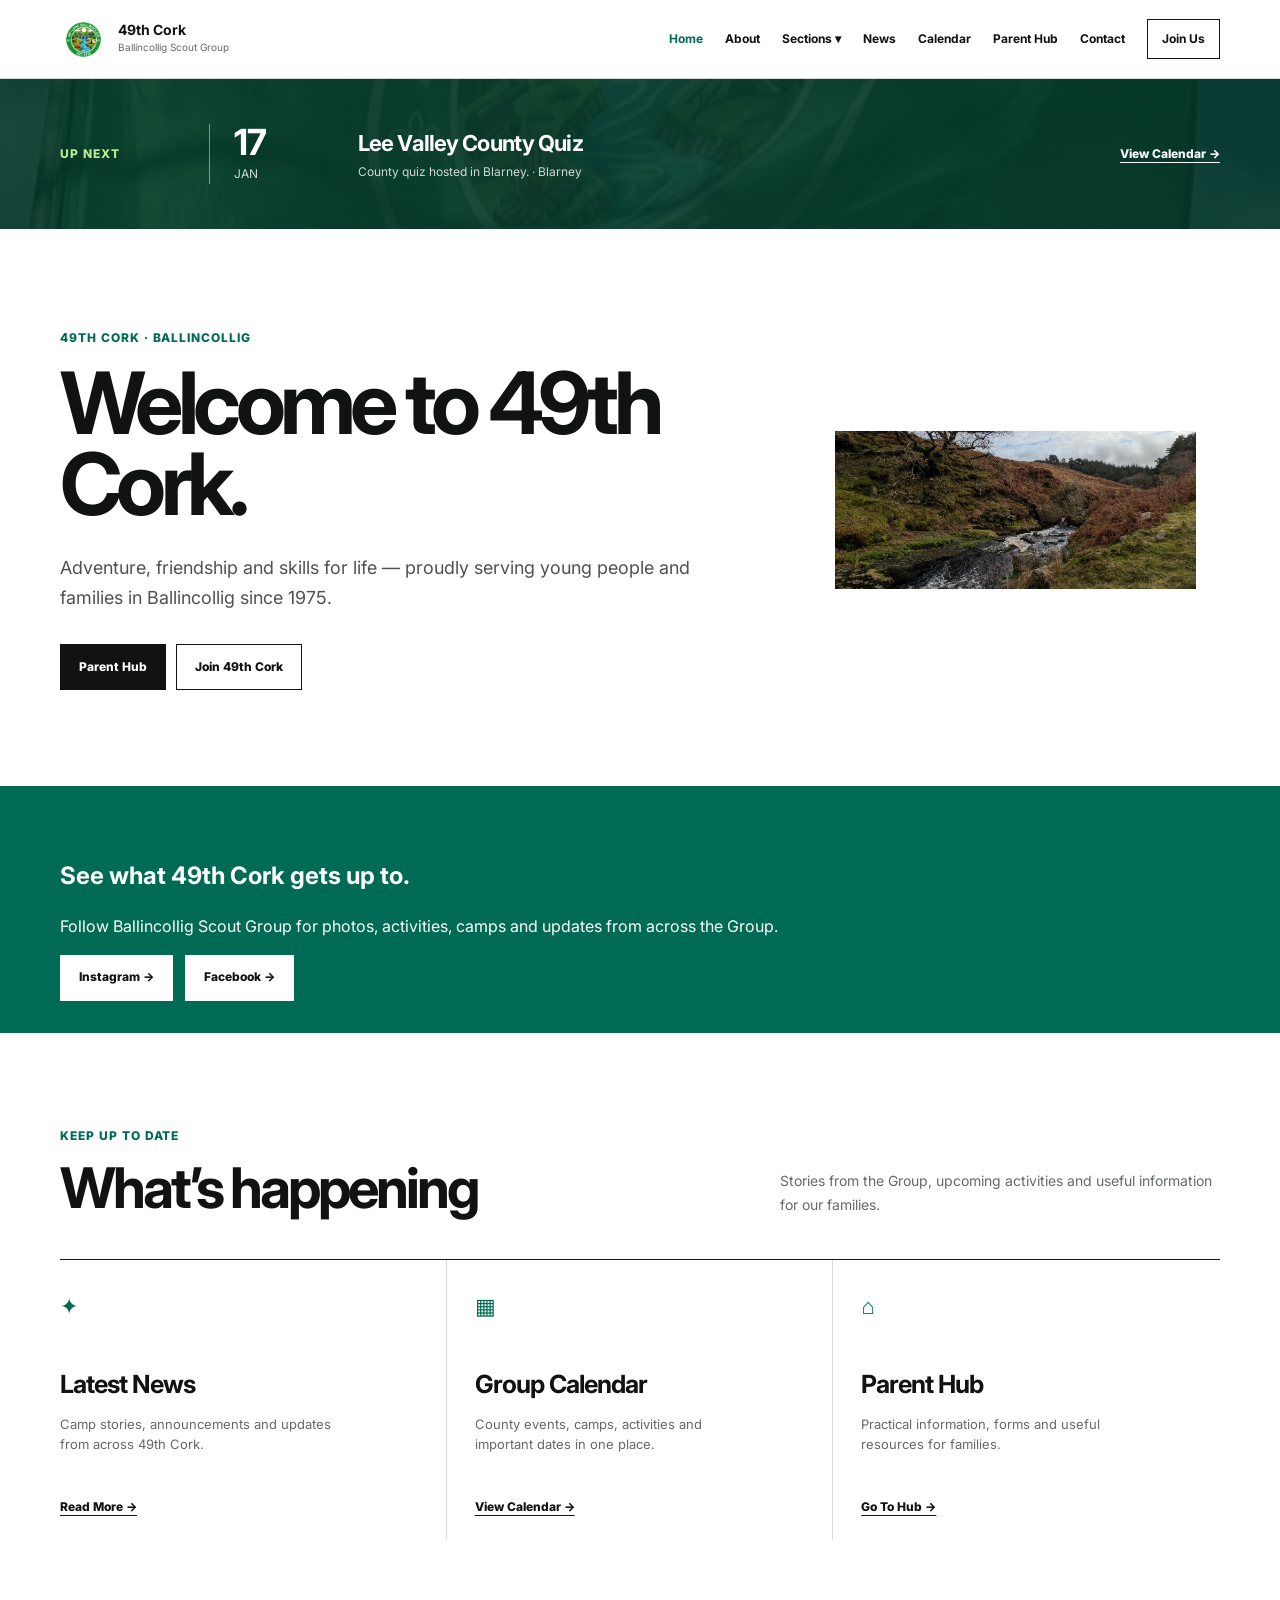
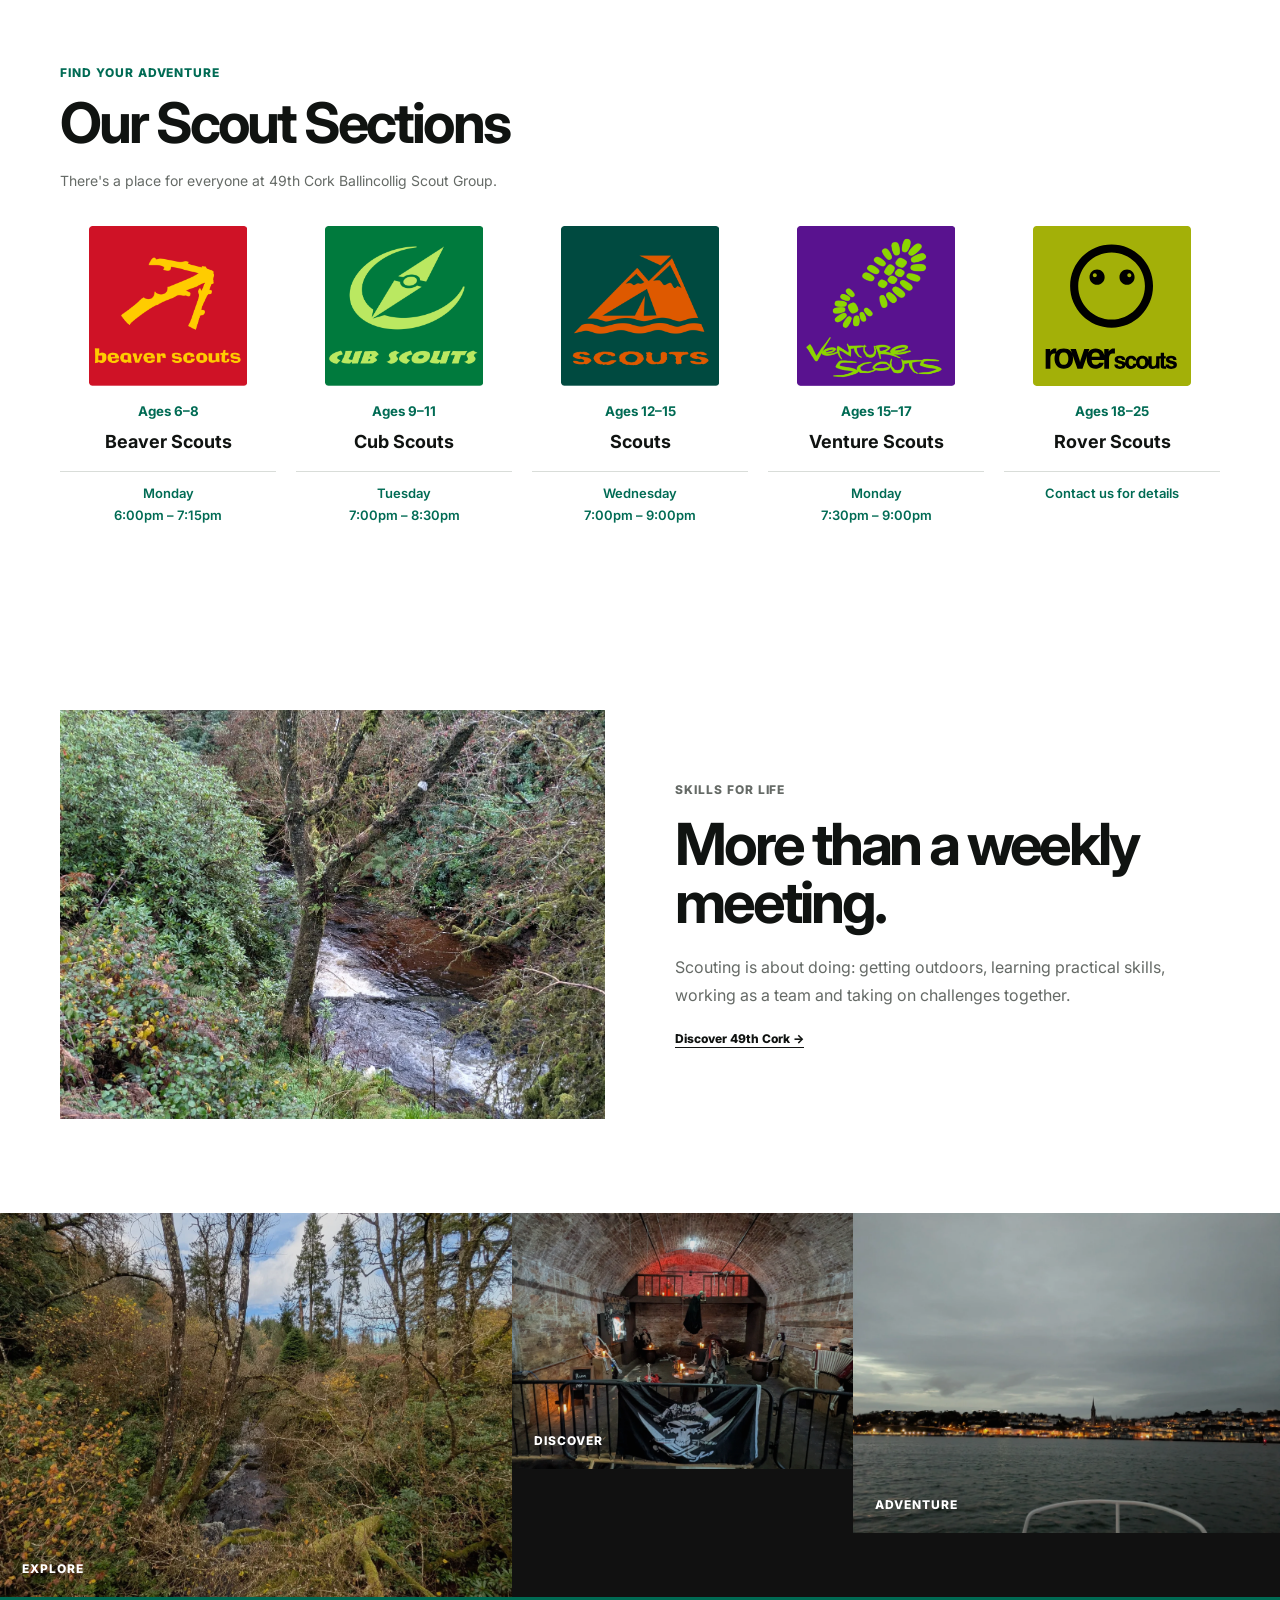
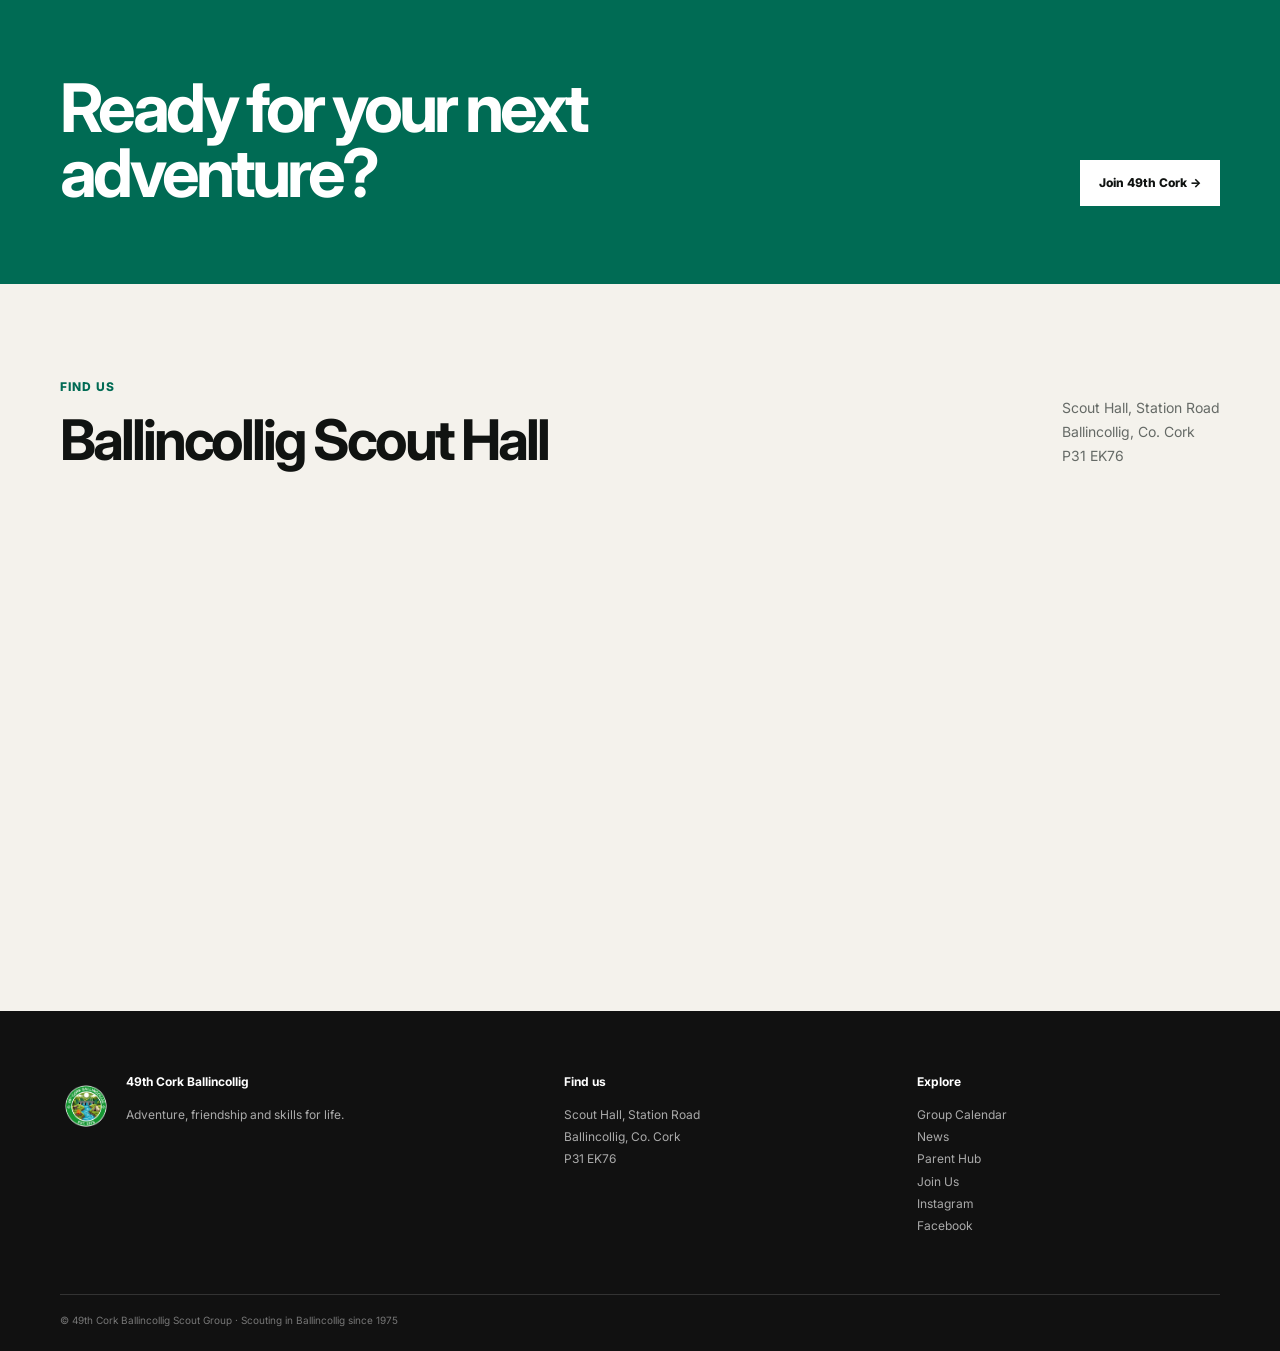
==== index.html @ 91bf8d23 "add meeting time/date, update css" ====
<!doctype html><html lang="en">
    <head><meta charset="utf-8"><meta name="viewport" content="width=device-width,initial-scale=1"><title>Home | 49th Cork Ballincollig Scout Group</title><meta name="description" content="49th Cork Ballincollig Scout Group"><link rel="stylesheet" href="assets/css/style.css?v=9">
    <link rel="icon" type="image/png" href="assets/images/logo.png">
<link rel="apple-touch-icon" href="assets/images/logo.png"></head>
    
    <body><header class="site-header"><div class="container nav-wrap"><a class="brand" href="index.html"><img src="assets/images/logo.png" alt="49th Cork logo"><span><strong>49th Cork</strong><small>Ballincollig Scout Group</small></span></a><button class="menu-toggle" aria-label="Open menu">☰</button><nav class="nav"><a class="active" href="index.html">Home</a><a class="" href="about.html">About</a><div class="nav-sections"><button class="sections-toggle" type="button" aria-expanded="false">Sections <span aria-hidden="true">▾</span></button>
        <div class="sections-menu"><a href="beavers.html">Beavers</a>
            <a href="cubs.html">Cubs</a>
            <a href="scouts.html">Scouts</a>
            <a href="ventures.html">Ventures</a>
            <a href="rovers.html">Rovers</a>
        </div>
    </div>
    <a class="" href="events.html">News</a><a class="" href="calendar.html">Calendar</a><a class="" href="parents.html">Parent Hub</a><a class="" href="contact.html">Contact</a><a class="nav-join" href="join.html">Join Us</a></nav></div></header>
        
        <!-- =====================================================
     UP NEXT
     Automatically populated from events.js
     ===================================================== -->

<section class="up-next">
    <div class="container up-grid" id="upNext">
        <!-- Next event automatically inserted here -->
    </div>
</section>
        
        <main><section class="hero"><div class="container hero-grid"><div><p class="kicker">49th Cork · Ballincollig</p><h1>Welcome to 49th Cork.</h1><p class="lead">Adventure, friendship and skills for life — proudly serving young people and families in Ballincollig since 1975.</p><div class="actions"><a class="button" href="parents.html">Parent Hub</a><a class="button secondary" href="join.html">Join 49th Cork</a></div></div><div class="hero-photo"><img src="assets/images/web/hero-glengarra.webp" alt="Woodland river on a 49th Cork outdoor adventure"></div></div></section>
    <section class="social-strip">
    <div class="container">
        <p class="kicker">Follow our adventures</p>
        <h2>See what 49th Cork gets up to.</h2>
        <p>
            Follow Ballincollig Scout Group for photos, activities,
            camps and updates from across the Group.
        </p>

        <div class="social-actions">
            <a class="button"
               href="https://www.instagram.com/49th.ballincollig.scout.group/"
               target="_blank"
               rel="noopener noreferrer">
                Instagram →
            </a>

            <a class="button button-outline"
               href="https://www.facebook.com/ballincollig.scout"
               target="_blank"
               rel="noopener noreferrer">
                Facebook →
            </a>
        </div>
    </div>
</section>
    
    <section class="section"><div class="container"><div class="section-head"><div><p class="kicker">Keep up to date</p><h2>What’s happening</h2></div><p>Stories from the Group, upcoming activities and useful information for our families.</p></div><div class="feature-grid"><a class="feature-card" href="events.html"><div><div class="icon">✦</div><h3>Latest News</h3><p>Camp stories, announcements and updates from across 49th Cork.</p></div><div class="go">Read More →</div></a><a class="feature-card" href="calendar.html"><div><div class="icon">▦</div><h3>Group Calendar</h3><p>County events, camps, activities and important dates in one place.</p></div><div class="go">View Calendar →</div></a><a class="feature-card" href="parents.html"><div><div class="icon">⌂</div><h3>Parent Hub</h3><p>Practical information, forms and useful resources for families.</p></div><div class="go">Go To Hub →</div></a></div></div></section>
    
    <!-- SCOUT SECTIONS -->
    <section class="scout-sections">

        <div class="container">
            <div class="scout-sections-heading">
                <p class="kicker">Find your adventure</p>
                <h2>Our Scout Sections</h2>
                <p>There's a place for everyone at 49th Cork Ballincollig Scout Group.</p>
            </div>
        </div>

        <div class="section-cards">

            <!-- Beavers -->
            <a class="section-card" href="beavers.html">
                <img src="assets/images/sections/beavers.png" alt="Beaver Scouts">
                <small>Ages 6–8</small>
                <h3>Beaver Scouts</h3>
                <p class="meeting-time">
                    Monday<br>
                    6:00pm – 7:15pm
                </p>
            </a>

            <!-- Cubs -->
            <a class="section-card" href="cubs.html">
                <img src="assets/images/sections/cubs.png" alt="Cub Scouts">
                <small>Ages 9–11</small>
                <h3>Cub Scouts</h3>
                <p class="meeting-time">
                    Tuesday<br>
                    7:00pm – 8:30pm
                </p>
            </a>

            <!-- Scouts -->
            <a class="section-card" href="scouts.html">
                <img src="assets/images/sections/scouts.png" alt="Scouts">
                <small>Ages 12–15</small>
                <h3>Scouts</h3>
                <p class="meeting-time">
                    Wednesday<br>
                    7:00pm – 9:00pm
                </p>
            </a>

            <!-- Ventures -->
            <a class="section-card" href="ventures.html">
                <img src="assets/images/sections/ventures.png" alt="Venture Scouts">
                <small>Ages 15–17</small>
                <h3>Venture Scouts</h3>
                <p class="meeting-time">
                    Monday<br>
                    7:30pm – 9:00pm
                </p>
            </a>

            <!-- Rovers -->
            <a class="section-card" href="rovers.html">
                <img src="assets/images/sections/rover-scouts.svg" alt="Rover Scouts">
                <small>Ages 18–25</small>
                <h3>Rover Scouts</h3>
                <p class="meeting-time">
                    Contact us for details
                </p>
            </a>

        </div>
    </section>

                    <section class="section">
                        <div class="container split">
                            <div class="split-media"><img src="assets/images/web/river-woods.webp" alt="River through woodland on an outdoor adventure">
                            </div>
                            <div class="split-copy"><p class="kicker">Skills for life</p><h2>More than a weekly meeting.</h2><p>Scouting is about doing: getting outdoors, learning practical skills, working as a team and taking on challenges together.</p><a class="arrow-link" href="about.html">Discover 49th Cork →</a></div></div></section><section class="photo-band"><div class="photo-band-grid"><figure><img src="assets/images/web/woodland-stream.webp" alt="Woodland stream"><figcaption>Explore</figcaption></figure>
                                <figure><img src="assets/images/web/spike-pirates.webp" alt="Pirate exhibition on Spike Island"><figcaption>Discover</figcaption></figure><figure><img src="assets/images/web/cobh-harbour.webp" alt="Cobh harbour at dusk"><figcaption>Adventure</figcaption></figure></div></section>
                            <section class="cta"><div class="container cta-inner"><h2>Ready for your next adventure?</h2><a class="button" href="join.html">Join 49th Cork →</a></div></section></main>
    
<section class="section soft">
    <div class="container">

        <div class="section-head">
            <div>
                <p class="kicker">Find us</p>
                <h2>Ballincollig Scout Hall</h2>
            </div>

            <p>
                Scout Hall, Station Road<br>
                Ballincollig, Co. Cork<br>
                P31 EK76
            </p>
        </div>

        <div class="map-container">
            <iframe
                src="https://www.google.com/maps?q=Scout+Hall+Station+Road+Ballincollig+Cork+P31+EK76&output=embed"
                width="100%"
                height="400"
                style="border:0;"
                allowfullscreen=""
                loading="lazy"
                referrerpolicy="no-referrer-when-downgrade"
                title="49th Cork Ballincollig Scout Hall">
            </iframe>
        </div>

    </div>
</section>

    <footer class="footer"><div class="container footer-grid"><div><div class="footer-brand"><img src="assets/images/logo.png" alt="49th Cork logo"><div><h4>49th Cork Ballincollig</h4><p>Adventure, friendship and skills for life.</p></div></div></div><div><h4>Find us</h4><p>Scout Hall, Station Road<br>Ballincollig, Co. Cork<br>P31 EK76</p></div><div><h4>Explore</h4><p><a href="calendar.html">Group Calendar</a><br><a href="events.html">News</a><br><a href="parents.html">Parent Hub</a><br><a href="join.html">Join Us</a><br><a href="https://www.instagram.com/49th.ballincollig.scout.group/"
   target="_blank" rel="noopener noreferrer">Instagram</a><br>

<a href="https://www.facebook.com/ballincollig.scout"
   target="_blank" rel="noopener noreferrer">Facebook</a></p></div></div><div class="container footer-bottom">© 49th Cork Ballincollig Scout Group · Scouting in Ballincollig since 1975</div></footer>
   
   <script src="assets/js/events.js"></script>
<script src="assets/js/site.js"></script></body>

</html>
---- assets/css/style.css ----
@import url('https://fonts.googleapis.com/css2?family=Inter:wght@400;500;600;700;800&display=swap');

/* =========================================================
   49th CORK BALLINCOLLIG SCOUT GROUP
   Main stylesheet
   ========================================================= */

:root {
    --ink: #101311;
    --muted: #656a66;
    --green: #006b54;
    --green2: #005642;
    --cream: #f4f2ec;
    --paper: #fff;
    --line: #d9ddd9;
    --yellow: #f3dc62;
    --max: 1160px;
}


/* =========================================================
   BASE
   ========================================================= */

* {
    box-sizing: border-box;
}

html {
    scroll-behavior: smooth;
}

body {
    margin: 0;
    background: #fff;
    color: var(--ink);
    font-family: Inter, Arial, sans-serif;
    line-height: 1.55;
}

a {
    color: inherit;
    text-decoration: none;
}

img {
    display: block;
    max-width: 100%;
}

.container {
    width: min(var(--max), calc(100% - 48px));
    margin: auto;
}

.eyebrow,
.kicker {
    margin: 0 0 15px;
    color: var(--green);
    font-size: 12px;
    font-weight: 800;
    letter-spacing: .08em;
    text-transform: uppercase;
}


/* =========================================================
   HEADER / NAVIGATION
   ========================================================= */

.site-header {
    position: sticky;
    top: 0;
    z-index: 50;
    background: rgba(255, 255, 255, .97);
    border-bottom: 1px solid var(--line);
}

.nav-wrap {
    min-height: 78px;
    display: flex;
    align-items: center;
    justify-content: space-between;
    gap: 24px;
}

.brand {
    display: flex;
    align-items: center;
    gap: 11px;
}

.brand img {
    width: 47px;
    height: 47px;
    object-fit: contain;
}

.brand strong {
    display: block;
    font-size: 14px;
    line-height: 1.1;
}

.brand small {
    display: block;
    margin-top: 3px;
    color: var(--muted);
    font-size: 10px;
}

.nav {
    display: flex;
    align-items: center;
    gap: 22px;
    font-size: 12px;
    font-weight: 700;
}

.nav a:hover,
.nav a.active {
    color: var(--green);
}

.nav-join {
    border: 1px solid var(--ink);
    padding: 10px 14px;
}

.nav-join:hover {
    background: var(--ink);
    color: #fff !important;
}

.menu-toggle {
    display: none;
    border: 0;
    background: none;
    font-size: 25px;
}


/* =========================================================
   SECTIONS DROPDOWN
   ========================================================= */

.nav-sections {
    position: relative;
    display: flex;
    align-items: center;
}

.sections-toggle {
    border: 0;
    background: transparent;
    padding: 10px 0;
    color: var(--ink);
    font: inherit;
    font-size: 12px;
    font-weight: 700;
    cursor: pointer;
    white-space: nowrap;
}

.sections-toggle:hover,
.nav-sections.open .sections-toggle {
    color: var(--green);
}

.sections-menu {
    display: none;
    position: absolute;
    top: 100%;
    left: -18px;
    z-index: 100;

    min-width: 170px;
    padding: 10px 0;

    background: #fff;
    border: 1px solid var(--line);
    box-shadow: 0 12px 30px rgba(0, 0, 0, .08);
}

.nav-sections:hover .sections-menu,
.nav-sections:focus-within .sections-menu,
.nav-sections.open .sections-menu {
    display: block;
}

.sections-menu a {
    display: block;
    padding: 9px 18px;
    white-space: nowrap;
}

.sections-menu a:hover {
    background: var(--cream);
}


/* =========================================================
   BUTTONS
   ========================================================= */

.actions {
    display: flex;
    flex-wrap: wrap;
    gap: 10px;
}

.button {
    display: inline-flex;
    align-items: center;
    justify-content: center;

    min-height: 46px;
    padding: 0 18px;

    border: 1px solid var(--ink);
    background: var(--ink);
    color: #fff;

    font-size: 12px;
    font-weight: 800;

    transition: background .2s, color .2s, border-color .2s;
}

.button:hover {
    background: var(--green);
    border-color: var(--green);
}

.button.secondary {
    background: #fff;
    color: var(--ink);
}

.button.secondary:hover {
    background: var(--cream);
    border-color: var(--ink);
}

.arrow-link {
    font-size: 12px;
    font-weight: 800;
    text-decoration: underline;
    text-underline-offset: 4px;
}


/* =========================================================
   HOMEPAGE FLAG HERO
   ========================================================= */

.home-hero {
    position: relative;

    min-height: 560px;
    padding: 90px 20px;

    display: flex;
    align-items: center;
    justify-content: center;

    text-align: center;
    color: #fff;

    background-image:
        linear-gradient(
            rgba(5, 55, 39, .78),
            rgba(5, 55, 39, .78)
        ),
        url("../images/ballincollig-flag.jpg");

    background-size: cover;
    background-position: center center;
    background-repeat: no-repeat;
}

.home-hero .container {
    width: 100%;
    max-width: 1000px;

    display: flex;
    flex-direction: column;
    align-items: center;
}

.home-hero .kicker {
    margin-bottom: 12px;
    color: #b9ec8e;
    text-align: center;
}

.home-hero h1 {
    max-width: 900px;
    margin: 10px auto 22px;

    color: #fff;

    font-size: clamp(4rem, 8vw, 7rem);
    font-weight: 800;
    line-height: .95;
    letter-spacing: -.055em;
    text-align: center;
}

.home-hero .hero-intro {
    max-width: 650px;
    margin: 0 auto;

    color: rgba(255, 255, 255, .92);

    font-size: 1.25rem;
    line-height: 1.6;
    text-align: center;
}

.home-hero .hero-actions {
    display: flex;
    justify-content: center;
    flex-wrap: wrap;
    gap: 14px;

    margin-top: 30px;
}

.home-hero .button {
    background: #fff;
    color: var(--ink);
    border-color: #fff;
}

.home-hero .button:hover {
    background: var(--cream);
    border-color: var(--cream);
}

.home-hero .button.secondary {
    background: transparent;
    color: #fff;
    border-color: rgba(255, 255, 255, .85);
}

.home-hero .button.secondary:hover {
    background: #fff;
    color: var(--ink);
    border-color: #fff;
}


/* =========================================================
   INTERNAL PAGE FLAG HERO
   ========================================================= */

.page-hero {
    position: relative;

    min-height: 300px;
    padding: 65px 20px;

    display: flex;
    align-items: center;
    justify-content: center;

    text-align: center;
    color: #fff;

    background-image:
        linear-gradient(
            rgba(5, 55, 39, .78),
            rgba(5, 55, 39, .78)
        ),
        url("../images/ballincollig-flag.jpg");

    background-size: cover;
    background-position: center center;
    background-repeat: no-repeat;
}

.page-hero .container {
    width: 100%;

    display: flex;
    flex-direction: column;
    align-items: center;
}

.page-hero .kicker {
    color: #b9ec8e;
    text-align: center;
}

.page-hero h1 {
    max-width: 820px;
    margin: 0 auto;

    color: #fff;

    font-size: clamp(52px, 7.2vw, 86px);
    line-height: .95;
    letter-spacing: -.065em;
    text-align: center;
}

.page-hero p,
.page-hero p:last-child {
    max-width: 690px;
    margin: 20px auto 0;

    color: rgba(255, 255, 255, .92);

    font-size: 17px;
    line-height: 1.6;
    text-align: center;
}


/* =========================================================
   UP NEXT - FLAG BANNER
   ========================================================= */

.up-next {
    position: relative;

    background-image:
        linear-gradient(
            rgba(5, 55, 39, .90),
            rgba(5, 55, 39, .90)
        ),
        url("../images/ballincollig-flag.jpg");

    background-size: cover;
    background-position: center 48%;
    background-repeat: no-repeat;

    color: #fff;

    border-bottom: 0;
}

.up-grid {
    min-height: 150px;

    display: grid;
    grid-template-columns: 125px 125px 1fr auto;
    align-items: center;
    gap: 24px;
}

.up-label {
    align-self: center;
    padding-top: 0;

    color: #b9ec8e;

    font-size: 12px;
    font-weight: 800;
    letter-spacing: .08em;
    text-transform: uppercase;
}

.date-box {
    min-width: 125px;
    padding-left: 24px;
    padding-right: 15px;

    border-left: 1px solid rgba(255,255,255,.45);
}

.date-box b {
    display: block;

    color: #fff;

    font-size: 36px;
    line-height: 1;
    letter-spacing: -.04em;
    white-space: nowrap;
}

.date-box span {
    display: block;
    margin-top: 5px;

    color: rgba(255,255,255,.8);

    font-size: 12px;
    white-space: nowrap;
}

.up-copy h2 {
    margin: 0 0 3px;

    color: #fff;

    font-size: 22px;
    letter-spacing: -.04em;
}

.up-copy p {
    margin: 0;

    color: rgba(255,255,255,.8);

    font-size: 12px;
}

.up-next .arrow-link {
    color: #fff;
}


/* =========================================================
   LEGACY / STANDARD HERO
   ========================================================= */

.hero {
    padding: 100px 0 96px;
}

.hero-grid {
    display: grid;
    grid-template-columns: 1.25fr .75fr;
    gap: 70px;
    align-items: center;
}

.hero h1 {
    margin: 0;
    max-width: 820px;

    font-size: clamp(52px, 7.2vw, 86px);
    line-height: .95;
    letter-spacing: -.065em;
}

.hero .lead {
    max-width: 680px;
    margin: 27px 0 32px;

    color: #4e534f;

    font-size: 18px;
    line-height: 1.65;
}

.hero-mark {
    display: flex;
    justify-content: center;
}

.hero-mark img {
    width: min(310px, 80%);
}


/* =========================================================
   SOCIAL STRIP
   ========================================================= */

.social-strip {
    padding: 32px 0;
    background: var(--green);
    color: #fff;
}

.social-inner {
    display: flex;
    justify-content: space-between;
    align-items: center;
    gap: 30px;
}

.social-inner h3 {
    margin: 0;
    font-size: 17px;
}

.social-inner p {
    margin: 4px 0 0;
    color: #d7ebe5;
    font-size: 12px;
}

.social-actions {
    display: flex;
    flex-wrap: wrap;
    gap: 12px;
}

.social-strip .button {
    background: #fff;
    color: var(--ink);
    border-color: #fff;
}

.social-strip .button:hover {
    background: var(--cream);
}

.social-strip .button.secondary {
    background: transparent;
    color: #fff;
    border-color: #fff;
}

.social-strip .button.secondary:hover {
    background: #fff;
    color: var(--ink);
}


/* =========================================================
   STANDARD SECTIONS
   ========================================================= */

.section {
    padding: 94px 0;
}

.soft {
    background: var(--cream);
}

.section-head {
    display: flex;
    justify-content: space-between;
    align-items: end;
    gap: 40px;

    margin-bottom: 43px;
}

.section-head h2,
.content h2 {
    margin: 0;

    font-size: clamp(36px, 5vw, 56px);
    line-height: 1;
    letter-spacing: -.055em;
}

.section-head > p {
    max-width: 440px;
    margin: 0;

    color: var(--muted);

    font-size: 14px;
    line-height: 1.7;
}


/* =========================================================
   FEATURE CARDS
   ========================================================= */

.feature-grid {
    display: grid;
    grid-template-columns: repeat(3, 1fr);

    border-top: 1px solid var(--ink);
}

.feature-card {
    min-height: 280px;
    padding: 29px 28px 24px 0;

    border-right: 1px solid var(--line);

    display: flex;
    flex-direction: column;
    justify-content: space-between;
}

.feature-card + .feature-card {
    padding-left: 28px;
}

.feature-card:last-child {
    border-right: 0;
}

.feature-card .icon {
    color: var(--green);
    font-size: 22px;
}

.feature-card h3 {
    margin: 42px 0 10px;

    font-size: 25px;
    letter-spacing: -.04em;
}

.feature-card p {
    max-width: 280px;
    margin: 0;

    color: var(--muted);
    font-size: 13px;
}

.go {
    font-size: 12px;
    font-weight: 800;
    text-decoration: underline;
    text-underline-offset: 4px;
}


/* =========================================================
   SECTION CARDS
   ========================================================= */

.section-cards {
    display: grid;
    grid-template-columns: repeat(5, minmax(0, 1fr));
    gap: 20px;
    width: 100%;
    margin: 0;
    padding: 0;
    justify-content: start;
}

.section-card {
    display: flex;
    flex-direction: column;
    width: 100%;
    min-width: 0;
}

.section-card img {
    width: 100%;
    height: auto;
    aspect-ratio: 1 / 1;
    object-fit: contain;
    display: block;
    margin: 0 0 12px;
    transition: transform .3s;
}

.section-card:hover img {
    transform: scale(1.03);
}


/* =========================================================
   SPLIT CONTENT
   ========================================================= */

.split {
    display: grid;
    grid-template-columns: 1fr 1fr;
    gap: 70px;
    align-items: center;
}

.split-media {
    min-height: 0;
    aspect-ratio: 4 / 3;

    overflow: hidden;
    background: #ddd;
}

.split-media img {
    width: 100%;
    height: 100%;

    object-fit: cover;
    object-position: 50% 48%;
}

.split-copy h2 {
    margin: 0 0 22px;

    font-size: clamp(38px, 5vw, 58px);
    line-height: 1;
    letter-spacing: -.055em;
}

.split-copy p {
    color: var(--muted);
    line-height: 1.75;
}


/* =========================================================
   CTA
   ========================================================= */

.cta {
    padding: 78px 0;

    background: var(--green);
    color: #fff;
}

.cta-inner {
    display: flex;
    justify-content: space-between;
    align-items: end;
    gap: 35px;
}

.cta h2 {
    max-width: 720px;
    margin: 0;

    font-size: clamp(40px, 6vw, 67px);
    line-height: .98;
    letter-spacing: -.06em;
}

.cta .button {
    background: #fff;
    color: var(--ink);
    border-color: #fff;
}


/* =========================================================
   CONTENT PAGES
   ========================================================= */

.content {
    padding: 80px 0;
}

.narrow {
    max-width: 820px;
}

.content h2 {
    margin: 50px 0 18px;
    font-size: 38px;
}

.content h2:first-child {
    margin-top: 0;
}

.content p {
    color: #4f544f;
    line-height: 1.75;
}


/* =========================================================
   INFO / EVENT CARDS
   ========================================================= */

.info-grid,
.events-grid {
    display: grid;
    grid-template-columns: repeat(2, 1fr);

    margin: 32px 0;

    border-top: 1px solid var(--ink);
}

.info-card,
.event-card {
    padding: 25px 28px 25px 0;

    border-bottom: 1px solid var(--line);
}

.info-card:nth-child(even),
.event-card:nth-child(even) {
    padding-left: 28px;
    border-left: 1px solid var(--line);
}

.info-card h3,
.event-card h3 {
    margin: 0 0 8px;
    font-size: 19px;
}

.date {
    color: var(--green);
    font-weight: 800;
}


/* =========================================================
   CALENDAR
   ========================================================= */

.calendar-wrap {
    overflow-x: auto;
}

.calendar {
    width: 100%;
    margin: 25px 0 45px;

    border-collapse: collapse;
}

.calendar th {
    padding: 12px 14px;

    border-bottom: 1px solid var(--ink);

    text-align: left;

    font-size: 11px;
    text-transform: uppercase;
    letter-spacing: .06em;
}

.calendar td {
    padding: 17px 14px;

    border-bottom: 1px solid var(--line);

    font-size: 13px;
    vertical-align: top;
}

.calendar .month td {
    padding: 30px 14px 10px;

    background: var(--cream);

    font-size: 18px;
    font-weight: 800;
}

.tag {
    display: inline-block;

    padding: 4px 8px;

    background: #e3eee9;
    color: var(--green2);

    font-size: 10px;
    font-weight: 800;
}

.filters {
    display: flex;
    flex-wrap: wrap;
    gap: 8px;

    margin: 25px 0;
}

.filter {
    padding: 8px 11px;

    border: 1px solid var(--line);
    background: #fff;

    font: inherit;
    font-size: 11px;
    font-weight: 800;

    cursor: pointer;
}

.filter.active {
    background: var(--ink);
    color: #fff;
    border-color: var(--ink);
}


/* =========================================================
   CONTACT FORM
   ========================================================= */

.contact-form {
    margin-top: 28px;
}

.form-row {
    display: grid;
    grid-template-columns: 1fr 1fr;
    gap: 16px;
}

.field {
    margin-bottom: 16px;
}

.field label {
    display: block;

    margin-bottom: 6px;

    font-size: 12px;
    font-weight: 800;
}

.field input,
.field select,
.field textarea {
    width: 100%;

    padding: 13px 14px;

    border: 1px solid #c8cbc7;
    background: #fff;

    font: inherit;
}

.field input:focus,
.field select:focus,
.field textarea:focus {
    outline: 2px solid rgba(0, 107, 84, .2);
    border-color: var(--green);
}

.field textarea {
    min-height: 170px;
    resize: vertical;
}

.privacy-note {
    color: var(--muted) !important;
    font-size: 12px !important;
}


/* =========================================================
   PHOTOGRAPHY
   ========================================================= */

.hero-photo {
    width: min(var(--max), calc(100% - 48px));
    height: auto;
    aspect-ratio: 16 / 7;

    margin: 0 auto;

    overflow: hidden;
    background: var(--cream);
}

.hero-photo img {
    width: 100%;
    height: 100%;

    object-fit: cover;
    object-position: 50% 48%;
}

.photo-band {
    background: #111;
}

.photo-band-grid {
    display: grid;
    grid-template-columns: 1.2fr .8fr 1fr;

    min-height: 0;
}

.photo-band figure {
    position: relative;

    margin: 0;

    overflow: hidden;
    aspect-ratio: 4 / 3;
}

.photo-band img {
    width: 100%;
    height: 100%;

    object-fit: cover;
    object-position: 50% 50%;

    opacity: .88;

    transition: transform .4s;
}

.photo-band figure:hover img {
    transform: scale(1.025);
}

.photo-band figcaption {
    position: absolute;

    left: 22px;
    bottom: 18px;

    color: #fff;

    font-size: 12px;
    font-weight: 800;
    text-transform: uppercase;
    letter-spacing: .08em;
}

.page-photo {
    height: auto;
    max-height: 520px;
    aspect-ratio: 16 / 7;

    margin-bottom: 70px;

    overflow: hidden;
}

.page-photo img {
    width: 100%;
    height: 100%;

    object-fit: cover;
    object-position: 50% 50%;
}

.news-photo-grid {
    display: grid;
    grid-template-columns: repeat(3, 1fr);
    gap: 14px;

    margin-bottom: 75px;
}

.news-photo-card {
    background: var(--cream);
}

.news-photo-card img {
    width: 100%;
    height: auto;
    aspect-ratio: 4 / 3;

    object-fit: cover;
    object-position: 50% 50%;
}

.news-photo-card div {
    padding: 24px;
}

.news-photo-card h3 {
    margin: 0 0 10px;

    font-size: 24px;
    letter-spacing: -.04em;
}

.news-photo-card p:last-child {
    margin-bottom: 0;
    font-size: 13px;
}


/* =========================================================
   FOOTER
   ========================================================= */

.footer {
    padding: 62px 0 22px;

    background: #111;
    color: #fff;
}

.footer-grid {
    display: grid;
    grid-template-columns: 1.5fr 1fr 1fr;
    gap: 50px;
}

.footer h4 {
    margin: 0 0 12px;
    font-size: 12px;
}

.footer p,
.footer a {
    color: #aaa;

    font-size: 12px;
    line-height: 1.85;
}

.footer a:hover {
    color: #fff;
}

.footer-brand {
    display: flex;
    align-items: center;
    gap: 14px;
}

.footer-brand img {
    width: 52px;
}

.footer-bottom {
    margin-top: 45px;
    padding-top: 18px;

    border-top: 1px solid #333;

    color: #777;
    font-size: 10px;
}


/* =========================================================
   TABLET
   ========================================================= */

@media (max-width: 920px) {

    .nav {
        display: none;

        position: absolute;
        top: 78px;
        left: 0;
        right: 0;

        padding: 22px 24px;

        background: #fff;
        border-bottom: 1px solid var(--line);

        flex-direction: column;
        align-items: flex-start;
    }

    .nav.open {
        display: flex;
    }

    .menu-toggle {
        display: block;
    }

    /* Sections dropdown */

    .nav-sections {
        width: 100%;
        display: block;
    }

    .sections-toggle {
        width: 100%;
        padding: 0;
        text-align: left;
    }

    .sections-menu {
        position: static;

        display: none;

        min-width: 0;
        margin: 9px 0 0;
        padding: 4px 0 2px 14px;

        border: 0;
        border-left: 2px solid var(--line);

        box-shadow: none;
    }

    .nav-sections:hover .sections-menu {
        display: none;
    }

    .nav-sections.open .sections-menu,
    .nav-sections:focus-within .sections-menu {
        display: block;
    }

    .sections-menu a {
        padding: 7px 10px;
    }

    /* Layout */

    .hero-grid {
        grid-template-columns: 1fr;
    }

    .hero-mark {
        display: none;
    }

    .section-cards {
        grid-template-columns: repeat(2, 200px);
        justify-content: center;
        gap: 25px;
    }

    .feature-grid {
        grid-template-columns: 1fr;
    }

    .feature-card,
    .feature-card + .feature-card {
        min-height: 0;
        padding: 26px 0;

        border-right: 0;
        border-bottom: 1px solid var(--line);
    }

    .feature-card h3 {
        margin-top: 18px;
    }

    .split {
        grid-template-columns: 1fr;
        gap: 35px;
    }

    .footer-grid {
        grid-template-columns: 1fr 1fr;
    }

    /* Up next */

    .up-grid {
        grid-template-columns: 110px 120px 1fr;
    }

    .up-grid > .arrow-link {
        display: none;
    }

    /* Photography */

    .hero-photo {
        width: calc(100% - 48px);
        aspect-ratio: 16 / 9;
    }

    .page-photo {
        aspect-ratio: 16 / 9;
    }

    .photo-band-grid {
        grid-template-columns: 1fr 1fr;
    }

    .photo-band figure:last-child {
        display: none;
    }

    .news-photo-grid {
        grid-template-columns: 1fr 1fr;
    }
}


/* =========================================================
   MOBILE
   ========================================================= */

@media (max-width: 600px) {

    .container {
        width: calc(100% - 30px);
    }

    .brand small {
        display: none;
    }

    /* Homepage hero */

    .home-hero {
        min-height: 470px;
        padding: 65px 15px;

        background-position: 58% center;
    }

    .home-hero h1 {
        font-size: clamp(3.2rem, 15vw, 5rem);
    }

    .home-hero .hero-intro {
        font-size: 1.05rem;
    }

    .home-hero .hero-actions {
        width: 100%;
    }

    /* Internal hero */

    .page-hero {
        min-height: 240px;
        padding: 50px 15px;

        background-position: 58% center;
    }

    .page-hero h1 {
        font-size: 50px;
    }

    /* Up next */

    .up-grid {
        min-height: 0;
        padding: 20px 0;

        grid-template-columns: 65px 1fr;
    }

    .up-label {
        padding: 0;
    }

    .date-box {
        padding-left: 14px;
    }

    .up-copy {
        grid-column: 1 / -1;
    }

    /* Standard hero */

    .hero {
        padding: 68px 0;
    }

    .hero h1 {
        font-size: 51px;
    }

    /* Sections */

    .section {
        padding: 68px 0;
    }

    .section-head,
    .social-inner,
    .cta-inner {
        align-items: flex-start;
        flex-direction: column;
    }

    .section-cards {
        grid-template-columns: repeat(2, minmax(0, 1fr));
        justify-content: center;
        gap: 15px;
    }

    .section-card {
        width: 100%;
    }

    .info-grid,
    .events-grid,
    .footer-grid,
    .form-row {
        grid-template-columns: 1fr;
    }


    .info-card:nth-child(even),
    .event-card:nth-child(even) {
        padding-left: 0;
        border-left: 0;
    }

    /* Calendar */

    .calendar {
        min-width: 700px;
    }

    /* Photography */

    .hero-photo {
        width: calc(100% - 30px);
        aspect-ratio: 4 / 3;
    }

    .page-photo {
        aspect-ratio: 4 / 3;
        margin-bottom: 45px;
    }

    .photo-band-grid,
    .news-photo-grid {
        grid-template-columns: 1fr;
    }

    .photo-band figure {
        aspect-ratio: 4 / 3;
    }

    .photo-band figure:nth-child(2) {
        display: none;
    }

    .photo-band img {
        height: 100%;
    }

    .map-container {
        width: 100%;
        overflow: hidden;
        border-radius: 18px;
        box-shadow: 0 8px 30px rgba(0, 0, 0, 0.10);
    }

    .map-container iframe {
        display: block;
        width: 100%;
        min-height: 400px;
    }

    @media (max-width: 700px) {
        .map-container iframe {
            min-height: 300px;
        }
    }
}



/* =========================================
   HOME PAGE - SCOUT SECTION CARDS
   ========================================= */

.section-cards {
    width: min(var(--max), calc(100% - 48px));
    max-width: 1160px;

    margin: 30px auto 60px;
    padding: 30px;

    border: 2px solid #d4dfd4;
    border-radius: 16px;
    background: #ffffff;

    display: grid;
    grid-template-columns: repeat(5, minmax(0, 1fr));
    gap: 20px;

    box-sizing: border-box;
}

/* Individual section cards */
.section-cards .section-card {
    display: flex;
    flex-direction: column;
    align-items: center;
    text-align: center;
    min-width: 0;
}

/* Section images */
.section-cards .section-card img {
    width: 100%;
    max-width: 160px;
    height: 160px;
    object-fit: contain;
    margin-bottom: 12px;
}

/* Section text */
.section-cards .section-card h3 {
    margin: 5px 0;
}

.section-cards .section-card small {
    color: var(--green);
    font-weight: 700;
}

/* Tablet */
@media (max-width: 900px) {
    .section-cards {
        grid-template-columns: repeat(3, minmax(0, 1fr));
        padding: 25px;
        gap: 20px;
    }

    .section-cards .section-card img {
        height: 130px;
    }
}

/* Mobile */
@media (max-width: 600px) {
    .section-cards {
        width: calc(100% - 30px);
        grid-template-columns: repeat(2, minmax(0, 1fr));
        padding: 15px;
        gap: 15px;
        margin: 20px auto 40px;
    }

    .section-cards .section-card img {
        height: 100px;
    }
}


/* =========================================
   SCOUT SECTIONS HEADING
   ========================================= */

.scout-sections {
    padding: 30px 0 40px;
}

.scout-sections-heading {
    margin-bottom: 25px;
}

.scout-sections-heading .kicker {
    margin-bottom: 10px;
}

.scout-sections-heading h2 {
    margin: 0 0 15px;
    font-size: clamp(36px, 5vw, 56px);
    line-height: 1.1;
    letter-spacing: -0.055em;
}

.scout-sections-heading > p:last-child {
    margin: 0;
    color: var(--muted);
    font-size: 14px;
}

.scout-sections .section-cards {
    margin-top: 25px !important;
    margin-bottom: 0 !important;
}

/* Mobile */
@media (max-width: 600px) {
    .scout-sections {
        padding: 20px 0 30px;
    }

    .scout-sections-heading h2 {
        font-size: 36px;
    }
}


/* =========================================
   SCOUT SECTIONS - NO BORDER
   ========================================= */

.scout-sections .section-cards {
    border: none !important;
    border-radius: 0 !important;
    background: transparent !important;

    padding: 10px 0 !important;
    margin: 25px auto 40px !important;

    width: 100% !important;
    max-width: 1160px !important;

    display: grid;
    grid-template-columns: repeat(5, minmax(0, 1fr));
    gap: 20px;
}

/* Individual sections */
.section-cards .section-card {
    display: flex;
    flex-direction: column;
    align-items: center;
    text-align: center;
}

/* Logos */
.section-cards .section-card img {
    width: 100%;
    max-width: 160px;
    height: 160px;
    object-fit: contain;
    margin-bottom: 15px;
}

/* Section names */
.section-cards .section-card h3 {
    margin: 6px 0 10px;
    font-size: 18px;
}

/* Meeting information */
.section-cards .meeting-time {
    margin: 5px 0 0;
    padding-top: 10px;

    border-top: 1px solid #d9ddd9;

    color: #006b54;
    font-size: 13px;
    font-weight: 600;
    line-height: 1.7;

    width: 100%;
    text-align: center;
}

/* Tablet */
@media (max-width: 900px) {
    .scout-sections .section-cards {
        grid-template-columns: repeat(3, minmax(0, 1fr));
    }
}

/* Mobile */
@media (max-width: 600px) {
    .scout-sections .section-cards {
        grid-template-columns: repeat(2, minmax(0, 1fr));
        gap: 25px 15px;
    }

    .section-cards .section-card img {
        height: 100px;
    }

    .section-cards .section-card h3 {
        font-size: 16px;
    }

    .section-cards .meeting-time {
        font-size: 12px;
    }
}
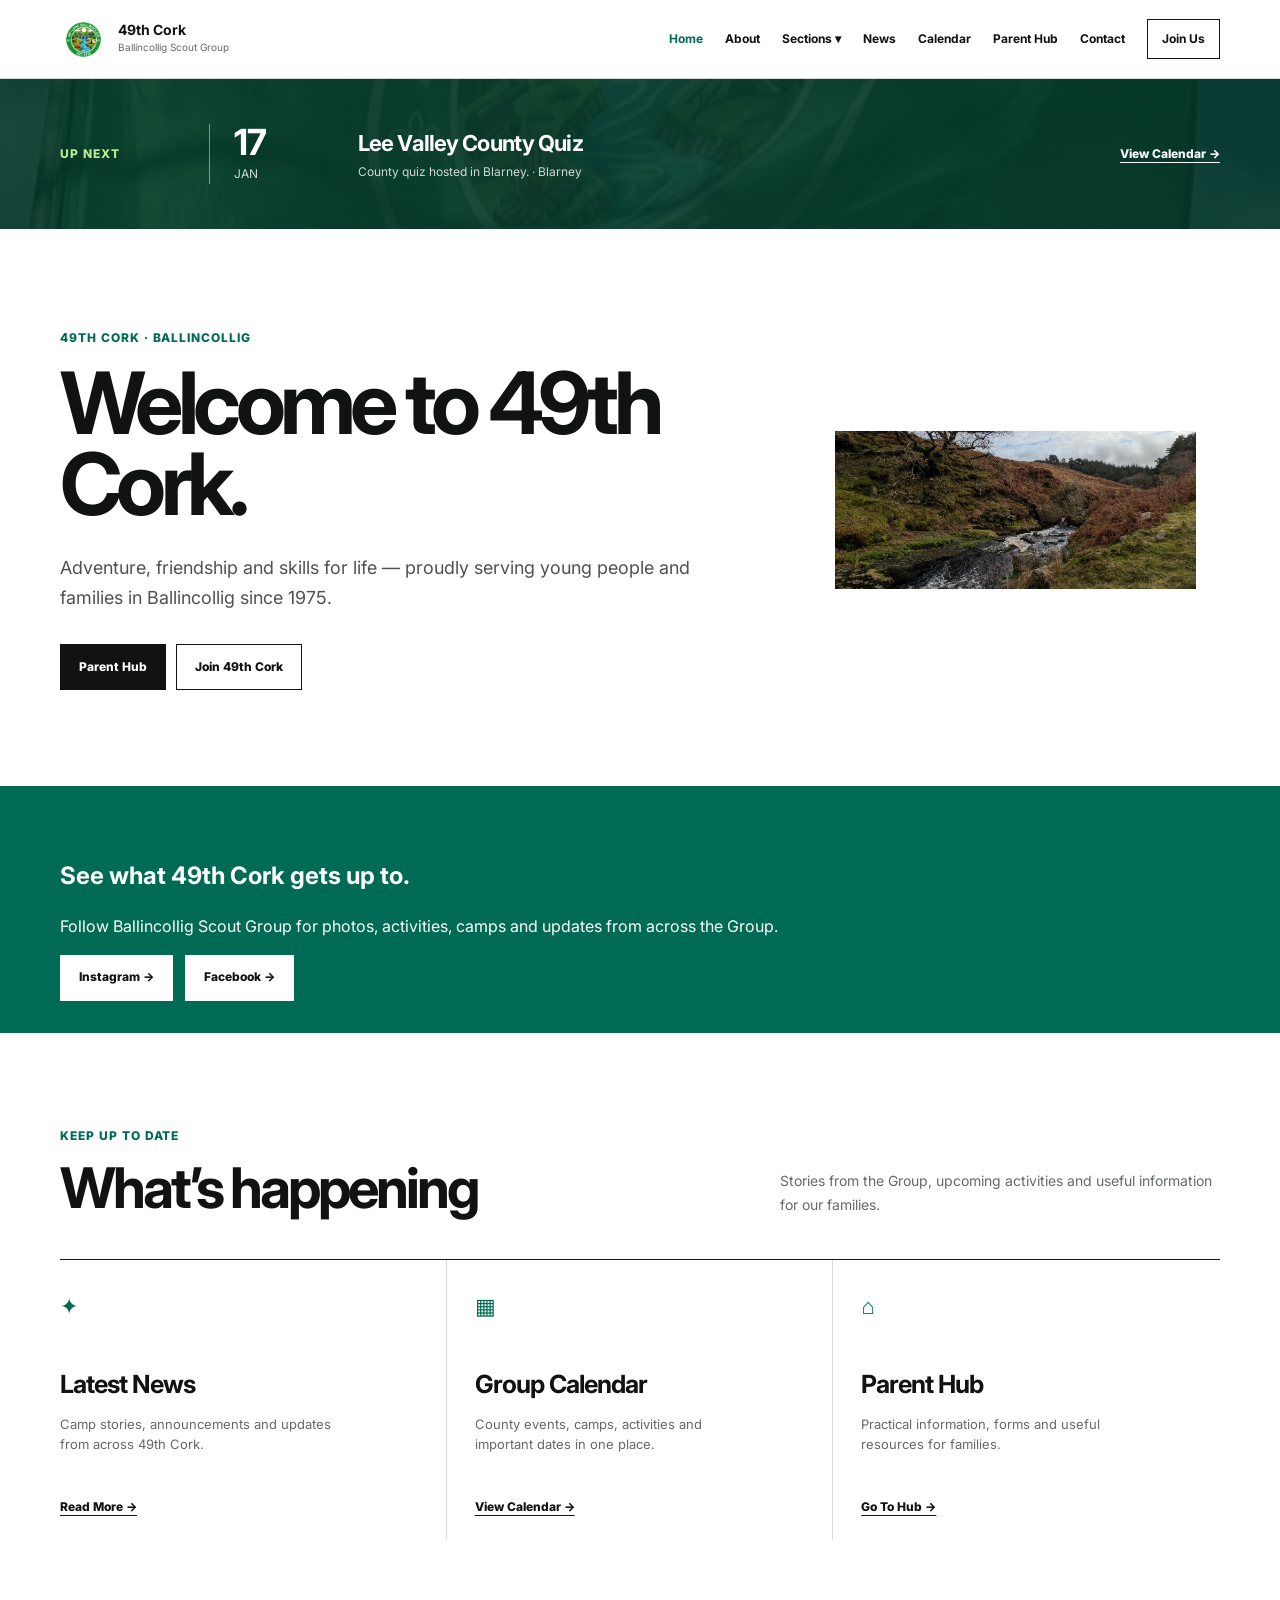
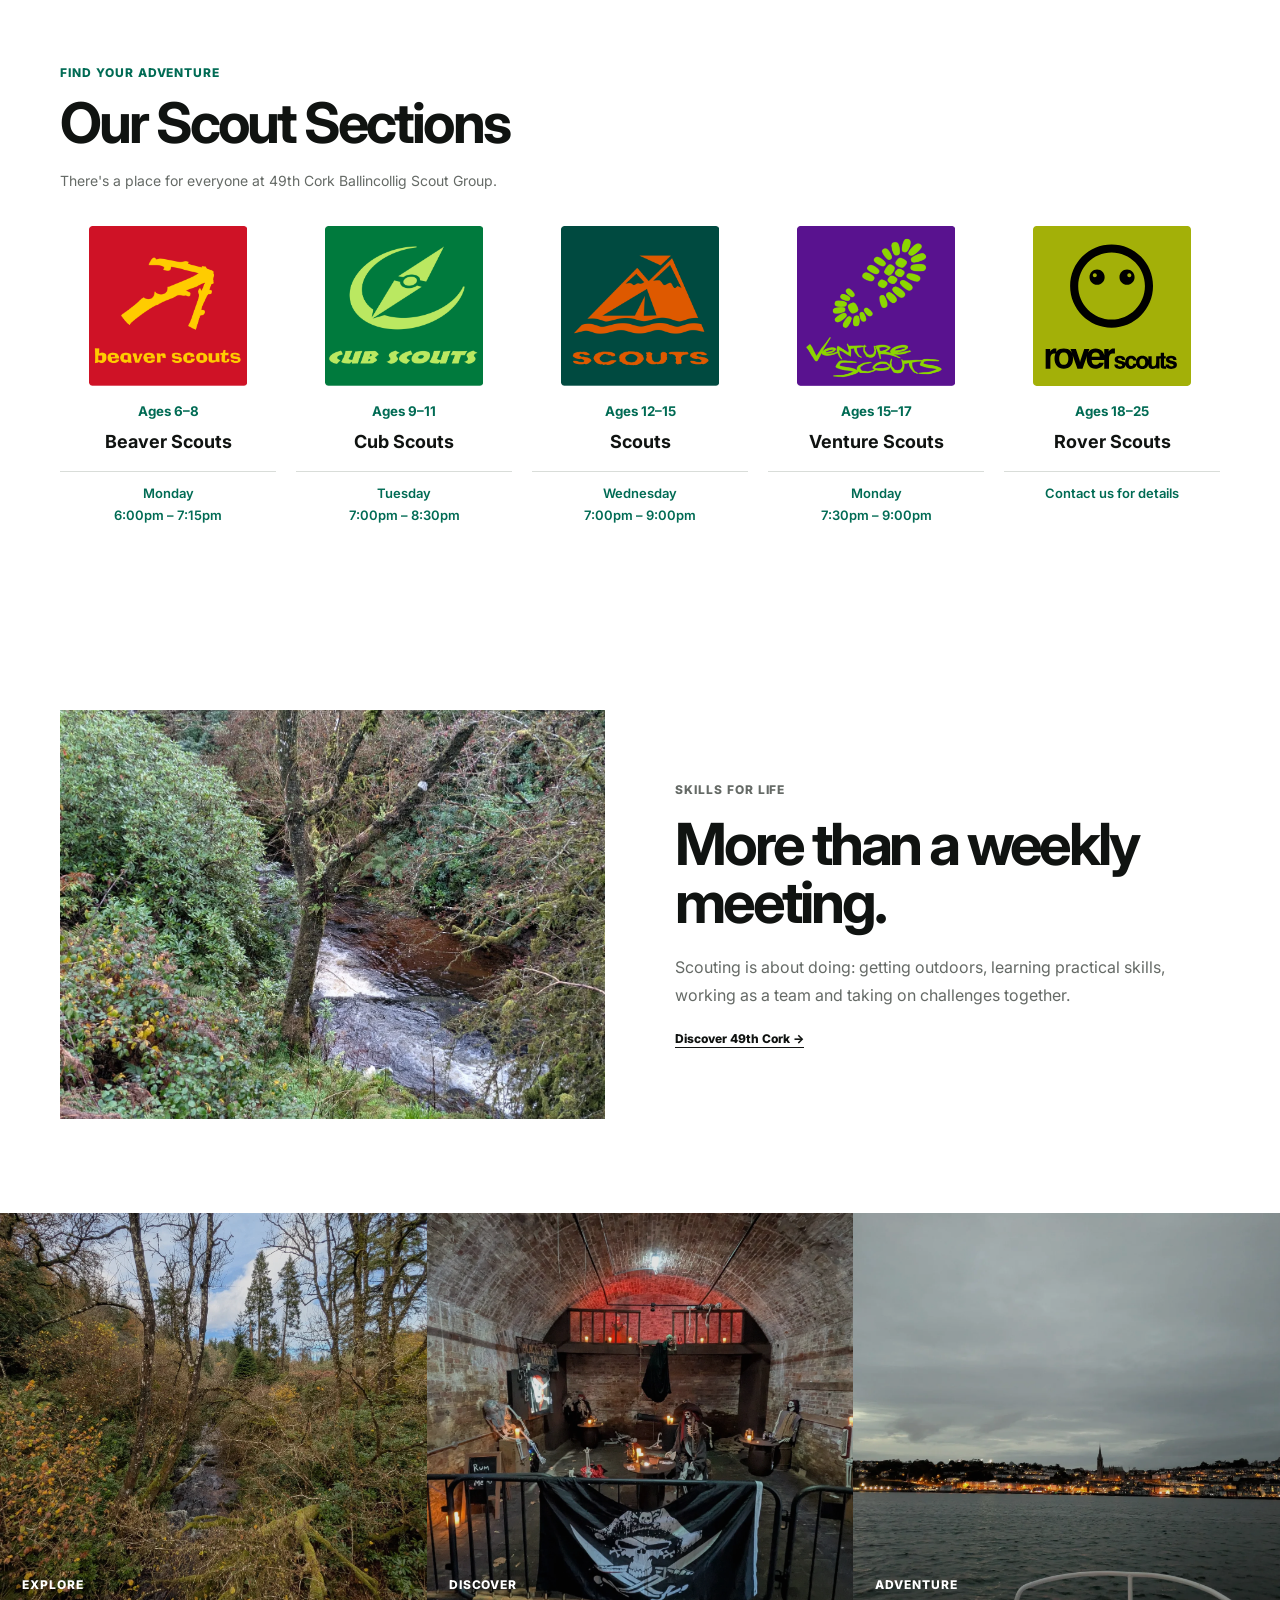
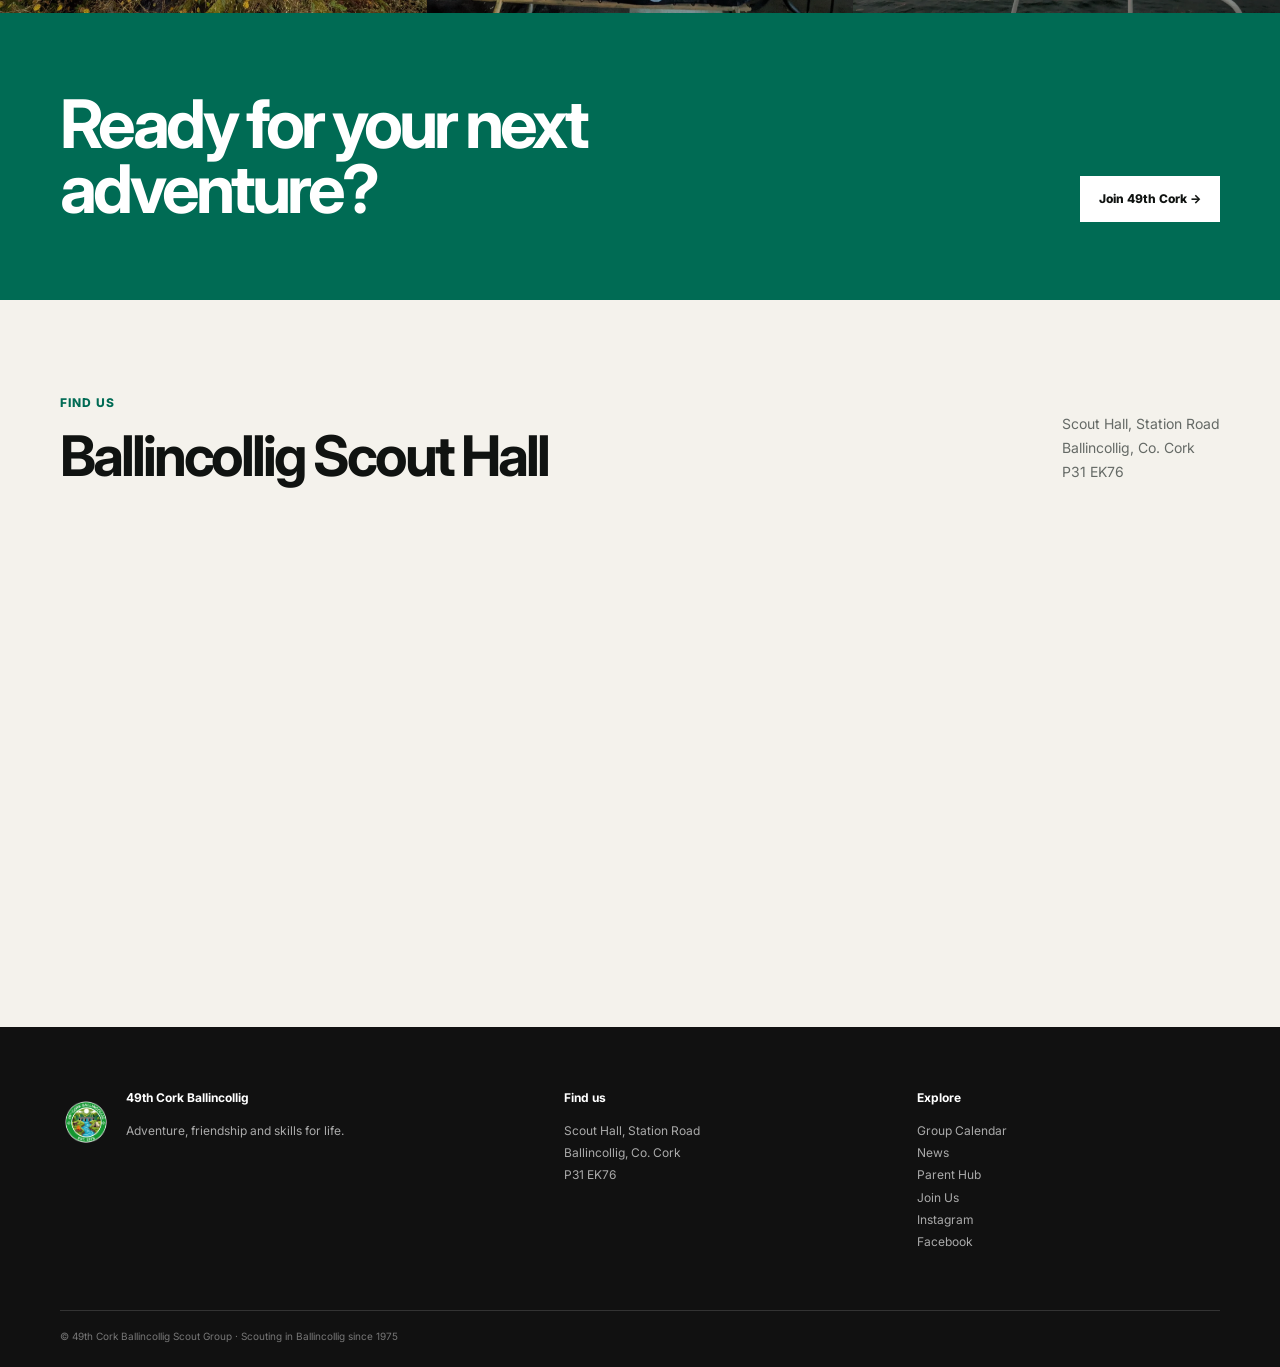
==== commit 24883b38: "fix images at bottom" ====
--- a/index.html
+++ b/index.html
@@ -1,5 +1,5 @@
 <!doctype html><html lang="en">
-    <head><meta charset="utf-8"><meta name="viewport" content="width=device-width,initial-scale=1"><title>Home | 49th Cork Ballincollig Scout Group</title><meta name="description" content="49th Cork Ballincollig Scout Group"><link rel="stylesheet" href="assets/css/style.css?v=9">
+    <head><meta charset="utf-8"><meta name="viewport" content="width=device-width,initial-scale=1"><title>Home | 49th Cork Ballincollig Scout Group</title><meta name="description" content="49th Cork Ballincollig Scout Group"><link rel="stylesheet" href="assets/css/style.css?v=10">
     <link rel="icon" type="image/png" href="assets/images/logo.png">
 <link rel="apple-touch-icon" href="assets/images/logo.png"></head>
     
--- a/assets/css/style.css
+++ b/assets/css/style.css
@@ -1747,4 +1747,63 @@
     .section-cards .meeting-time {
         font-size: 12px;
     }
+}
+
+
+/* =========================================
+   HOMEPAGE PHOTO BAND - EQUAL SIZE IMAGES
+   ========================================= */
+
+.photo-band-grid {
+    display: grid;
+    grid-template-columns: repeat(3, minmax(0, 1fr));
+    gap: 0;
+}
+
+.photo-band figure {
+    position: relative;
+    margin: 0;
+    width: 100%;
+    height: 400px;
+    aspect-ratio: auto;
+    overflow: hidden;
+}
+
+.photo-band figure img {
+    display: block;
+    width: 100%;
+    height: 100%;
+    object-fit: cover;
+    object-position: center;
+}
+
+/* Tablet */
+@media (max-width: 920px) {
+    .photo-band-grid {
+        grid-template-columns: repeat(3, minmax(0, 1fr));
+    }
+
+    .photo-band figure {
+        height: 280px;
+    }
+
+    .photo-band figure:last-child {
+        display: block;
+    }
+}
+
+/* Mobile */
+@media (max-width: 600px) {
+    .photo-band-grid {
+        grid-template-columns: 1fr;
+    }
+
+    .photo-band figure {
+        height: 250px;
+    }
+
+    .photo-band figure:nth-child(2),
+    .photo-band figure:last-child {
+        display: block;
+    }
 }
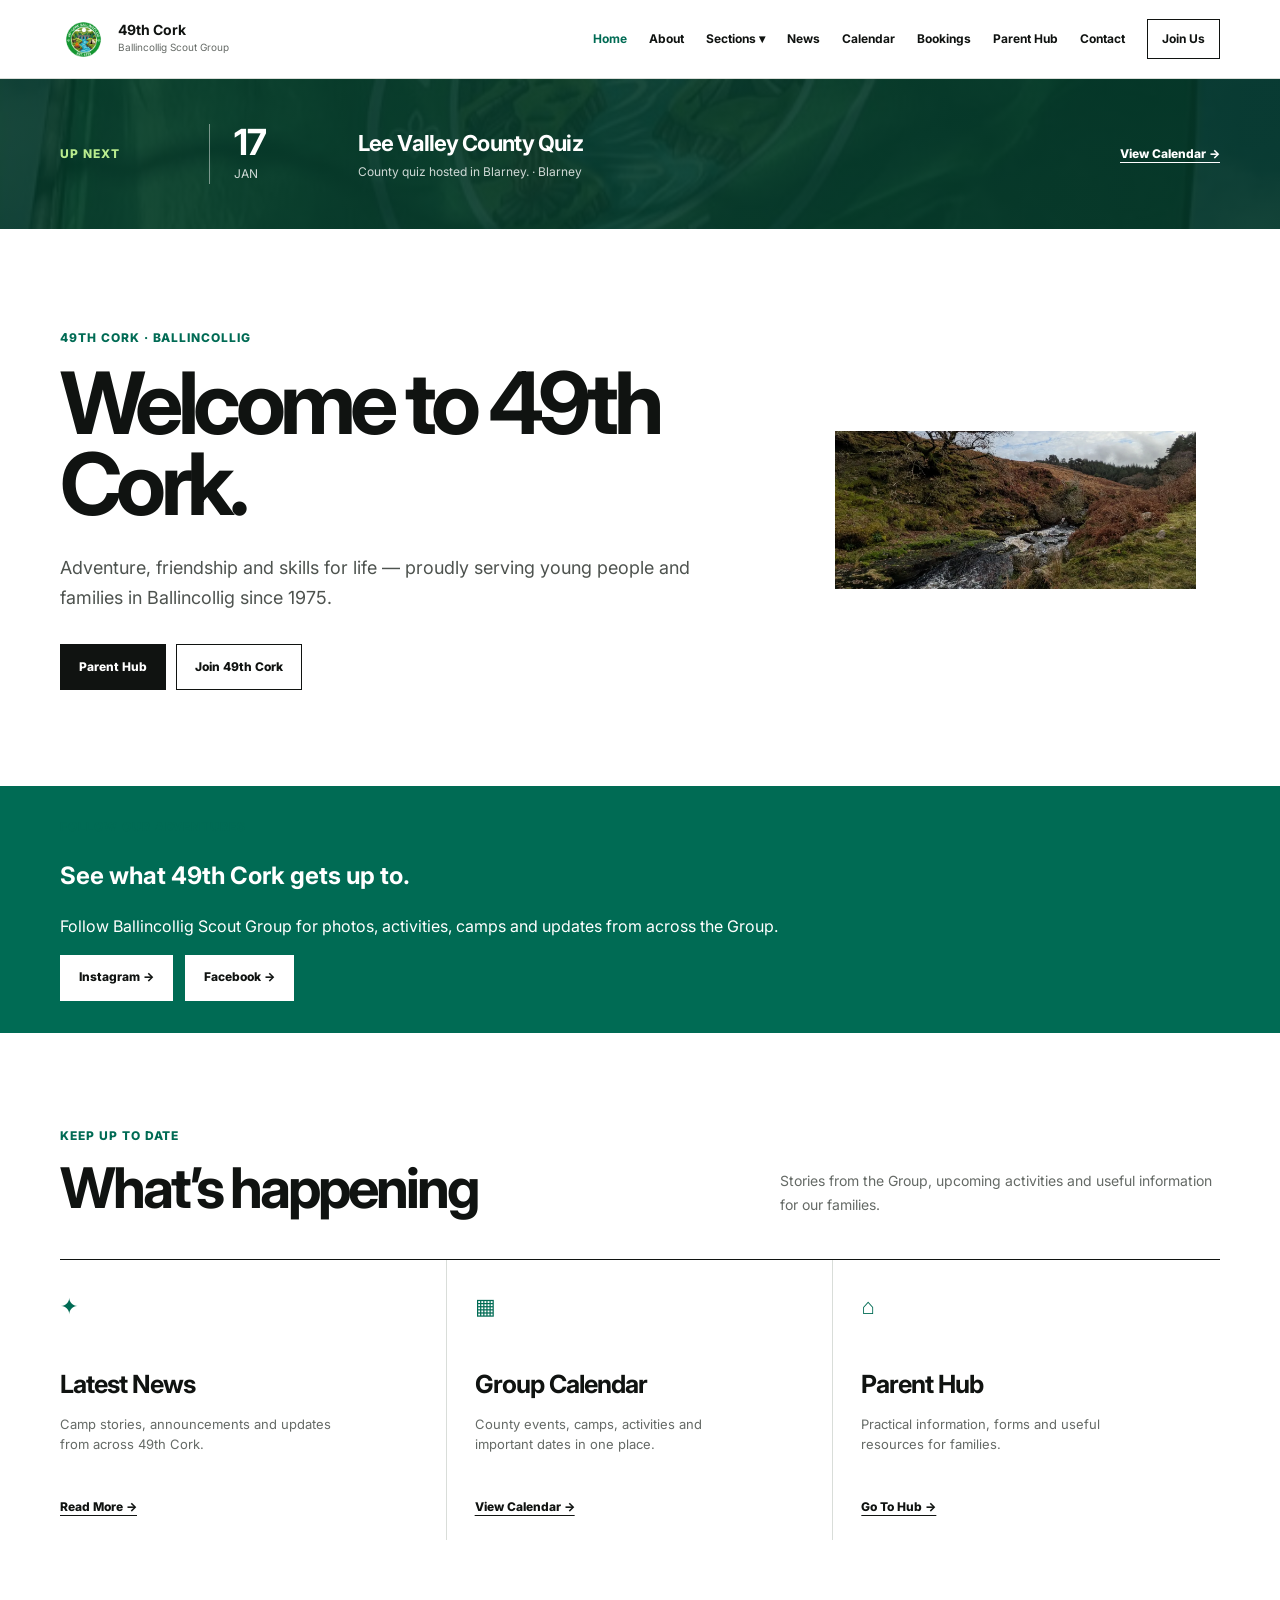
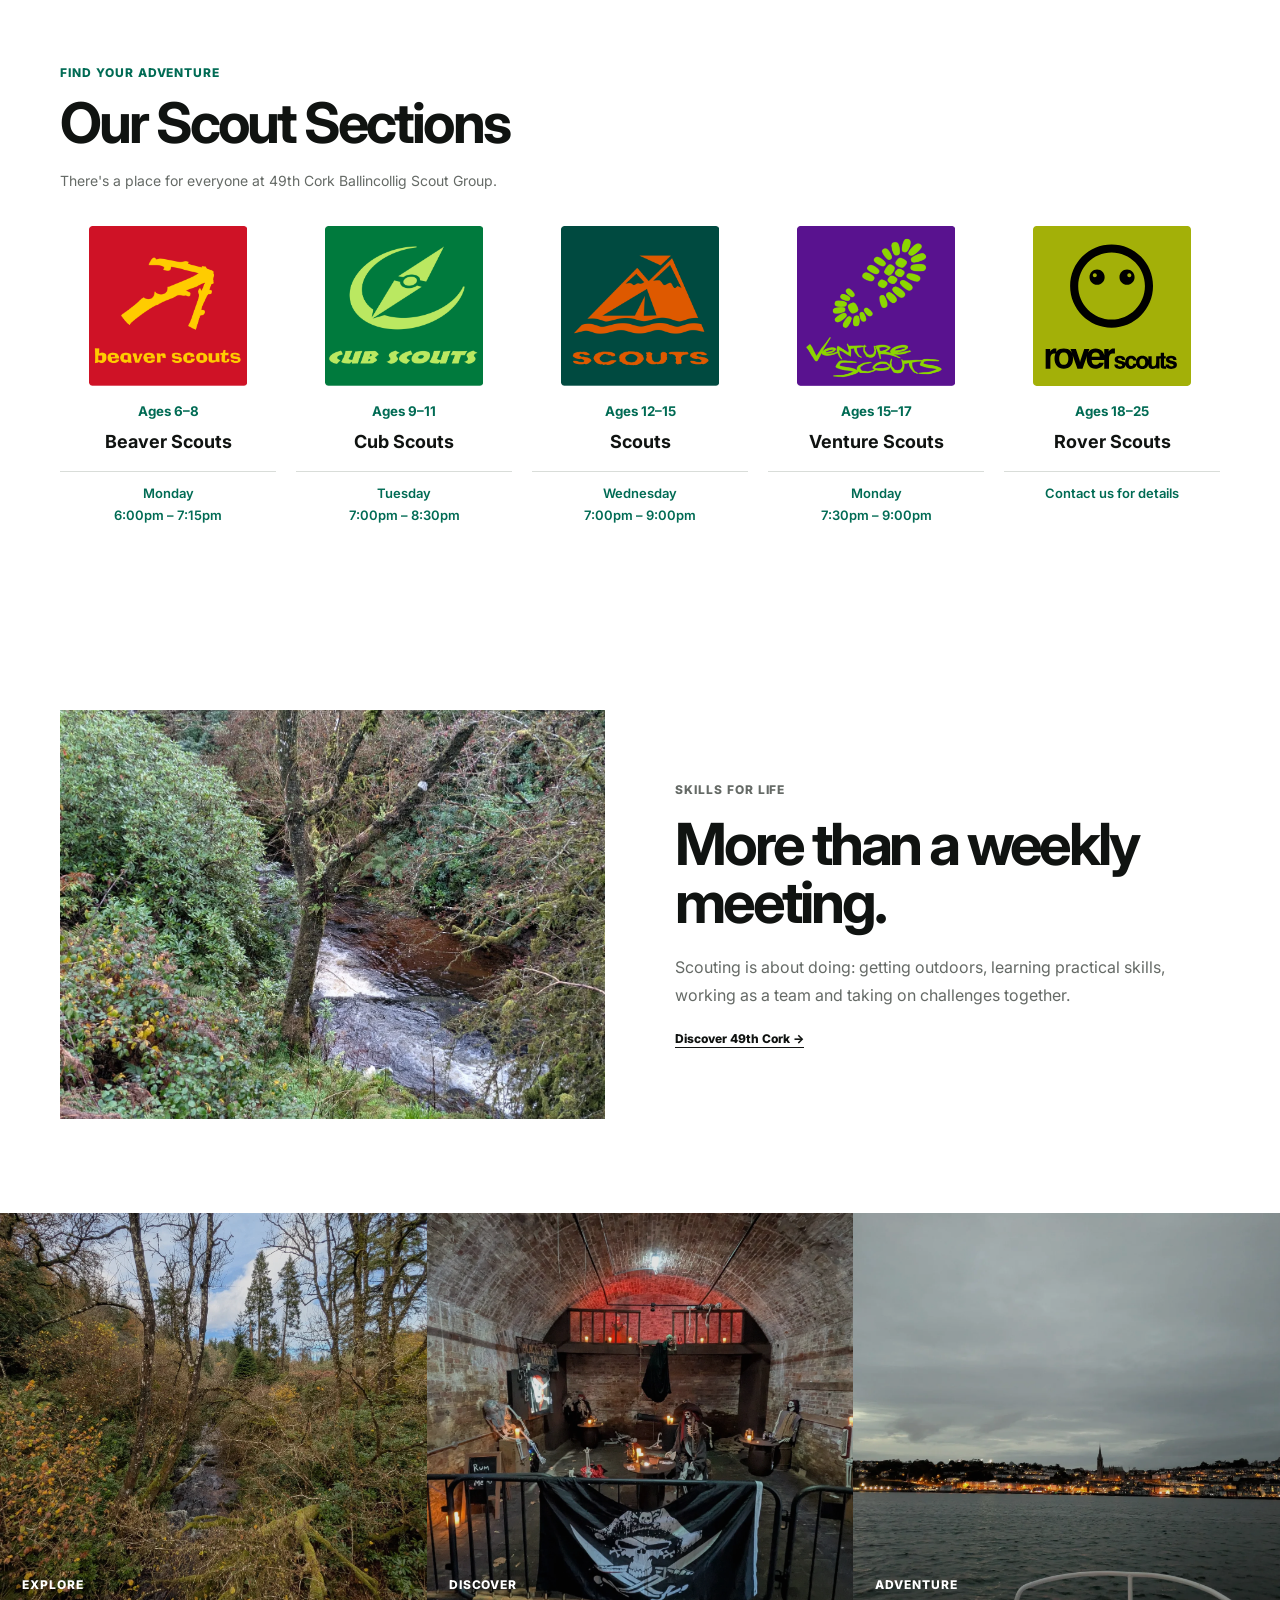
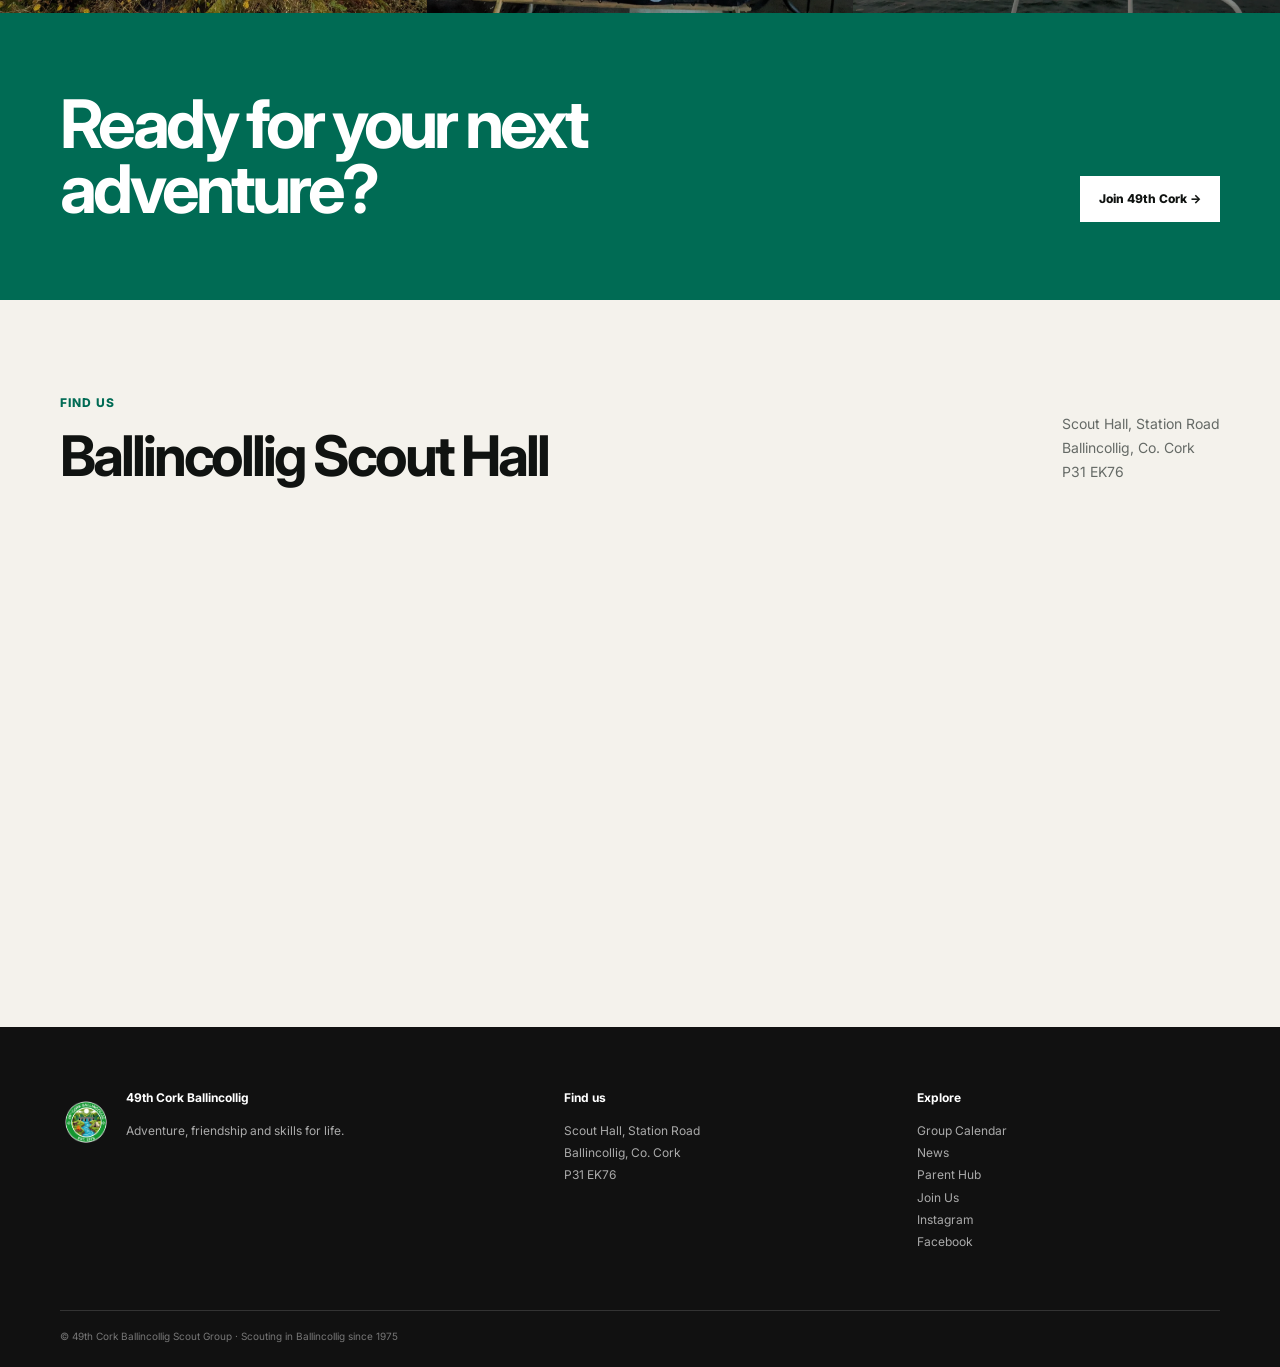
==== commit deb50ae7: "added bookings" ====
--- a/index.html
+++ b/index.html
@@ -1,176 +1,367 @@
-<!doctype html><html lang="en">
-    <head><meta charset="utf-8"><meta name="viewport" content="width=device-width,initial-scale=1"><title>Home | 49th Cork Ballincollig Scout Group</title><meta name="description" content="49th Cork Ballincollig Scout Group"><link rel="stylesheet" href="assets/css/style.css?v=10">
-    <link rel="icon" type="image/png" href="assets/images/logo.png">
-<link rel="apple-touch-icon" href="assets/images/logo.png"></head>
-    
-    <body><header class="site-header"><div class="container nav-wrap"><a class="brand" href="index.html"><img src="assets/images/logo.png" alt="49th Cork logo"><span><strong>49th Cork</strong><small>Ballincollig Scout Group</small></span></a><button class="menu-toggle" aria-label="Open menu">☰</button><nav class="nav"><a class="active" href="index.html">Home</a><a class="" href="about.html">About</a><div class="nav-sections"><button class="sections-toggle" type="button" aria-expanded="false">Sections <span aria-hidden="true">▾</span></button>
-        <div class="sections-menu"><a href="beavers.html">Beavers</a>
-            <a href="cubs.html">Cubs</a>
-            <a href="scouts.html">Scouts</a>
-            <a href="ventures.html">Ventures</a>
-            <a href="rovers.html">Rovers</a>
-        </div>
-    </div>
-    <a class="" href="events.html">News</a><a class="" href="calendar.html">Calendar</a><a class="" href="parents.html">Parent Hub</a><a class="" href="contact.html">Contact</a><a class="nav-join" href="join.html">Join Us</a></nav></div></header>
-        
-        <!-- =====================================================
+<!doctype html>
+<html lang="en">
+  <head>
+    <meta charset="utf-8" />
+    <meta name="viewport" content="width=device-width,initial-scale=1" />
+    <title>Home | 49th Cork Ballincollig Scout Group</title>
+    <meta name="description" content="49th Cork Ballincollig Scout Group" />
+    <link rel="stylesheet" href="assets/css/style.css?v=10" />
+    <link rel="icon" type="image/png" href="assets/images/logo.png" />
+    <link rel="apple-touch-icon" href="assets/images/logo.png" />
+  </head>
+
+  <body>
+    <header class="site-header">
+      <div class="container nav-wrap">
+        <a class="brand" href="index.html"
+          ><img src="assets/images/logo.png" alt="49th Cork logo" /><span
+            ><strong>49th Cork</strong
+            ><small>Ballincollig Scout Group</small></span
+          ></a
+        ><button class="menu-toggle" aria-label="Open menu">☰</button>
+        <nav class="nav">
+          <a class="active" href="index.html">Home</a
+          ><a class="" href="about.html">About</a>
+          <div class="nav-sections">
+            <button class="sections-toggle" type="button" aria-expanded="false">
+              Sections <span aria-hidden="true">▾</span>
+            </button>
+            <div class="sections-menu">
+              <a href="beavers.html">Beavers</a>
+              <a href="cubs.html">Cubs</a>
+              <a href="scouts.html">Scouts</a>
+              <a href="ventures.html">Ventures</a>
+              <a href="rovers.html">Rovers</a>
+            </div>
+          </div>
+          <a class="" href="events.html">News</a>
+          <a class="" href="calendar.html">Calendar</a>
+          <a href="bookings.html">Bookings</a>
+          <a class="" href="parents.html">Parent Hub</a>
+          <a class="" href="contact.html">Contact</a>
+          <a class="nav-join" href="join.html">Join Us</a>
+        </nav>
+      </div>
+    </header>
+
+    <!-- =====================================================
      UP NEXT
      Automatically populated from events.js
      ===================================================== -->
 
-<section class="up-next">
-    <div class="container up-grid" id="upNext">
+    <section class="up-next">
+      <div class="container up-grid" id="upNext">
         <!-- Next event automatically inserted here -->
-    </div>
-</section>
-        
-        <main><section class="hero"><div class="container hero-grid"><div><p class="kicker">49th Cork · Ballincollig</p><h1>Welcome to 49th Cork.</h1><p class="lead">Adventure, friendship and skills for life — proudly serving young people and families in Ballincollig since 1975.</p><div class="actions"><a class="button" href="parents.html">Parent Hub</a><a class="button secondary" href="join.html">Join 49th Cork</a></div></div><div class="hero-photo"><img src="assets/images/web/hero-glengarra.webp" alt="Woodland river on a 49th Cork outdoor adventure"></div></div></section>
-    <section class="social-strip">
-    <div class="container">
-        <p class="kicker">Follow our adventures</p>
-        <h2>See what 49th Cork gets up to.</h2>
-        <p>
-            Follow Ballincollig Scout Group for photos, activities,
-            camps and updates from across the Group.
-        </p>
-
-        <div class="social-actions">
-            <a class="button"
-               href="https://www.instagram.com/49th.ballincollig.scout.group/"
-               target="_blank"
-               rel="noopener noreferrer">
-                Instagram →
+      </div>
+    </section>
+
+    <main>
+      <section class="hero">
+        <div class="container hero-grid">
+          <div>
+            <p class="kicker">49th Cork · Ballincollig</p>
+            <h1>Welcome to 49th Cork.</h1>
+            <p class="lead">
+              Adventure, friendship and skills for life — proudly serving young
+              people and families in Ballincollig since 1975.
+            </p>
+            <div class="actions">
+              <a class="button" href="parents.html">Parent Hub</a
+              ><a class="button secondary" href="join.html">Join 49th Cork</a>
+            </div>
+          </div>
+          <div class="hero-photo">
+            <img
+              src="assets/images/web/hero-glengarra.webp"
+              alt="Woodland river on a 49th Cork outdoor adventure"
+            />
+          </div>
+        </div>
+      </section>
+      <section class="social-strip">
+        <div class="container">
+          <p class="kicker">Follow our adventures</p>
+          <h2>See what 49th Cork gets up to.</h2>
+          <p>
+            Follow Ballincollig Scout Group for photos, activities, camps and
+            updates from across the Group.
+          </p>
+
+          <div class="social-actions">
+            <a
+              class="button"
+              href="https://www.instagram.com/49th.ballincollig.scout.group/"
+              target="_blank"
+              rel="noopener noreferrer"
+            >
+              Instagram →
             </a>
 
-            <a class="button button-outline"
-               href="https://www.facebook.com/ballincollig.scout"
-               target="_blank"
-               rel="noopener noreferrer">
-                Facebook →
+            <a
+              class="button button-outline"
+              href="https://www.facebook.com/ballincollig.scout"
+              target="_blank"
+              rel="noopener noreferrer"
+            >
+              Facebook →
             </a>
-        </div>
-    </div>
-</section>
-    
-    <section class="section"><div class="container"><div class="section-head"><div><p class="kicker">Keep up to date</p><h2>What’s happening</h2></div><p>Stories from the Group, upcoming activities and useful information for our families.</p></div><div class="feature-grid"><a class="feature-card" href="events.html"><div><div class="icon">✦</div><h3>Latest News</h3><p>Camp stories, announcements and updates from across 49th Cork.</p></div><div class="go">Read More →</div></a><a class="feature-card" href="calendar.html"><div><div class="icon">▦</div><h3>Group Calendar</h3><p>County events, camps, activities and important dates in one place.</p></div><div class="go">View Calendar →</div></a><a class="feature-card" href="parents.html"><div><div class="icon">⌂</div><h3>Parent Hub</h3><p>Practical information, forms and useful resources for families.</p></div><div class="go">Go To Hub →</div></a></div></div></section>
-    
-    <!-- SCOUT SECTIONS -->
-    <section class="scout-sections">
-
+          </div>
+        </div>
+      </section>
+
+      <section class="section">
         <div class="container">
-            <div class="scout-sections-heading">
-                <p class="kicker">Find your adventure</p>
-                <h2>Our Scout Sections</h2>
-                <p>There's a place for everyone at 49th Cork Ballincollig Scout Group.</p>
+          <div class="section-head">
+            <div>
+              <p class="kicker">Keep up to date</p>
+              <h2>What’s happening</h2>
             </div>
+            <p>
+              Stories from the Group, upcoming activities and useful information
+              for our families.
+            </p>
+          </div>
+          <div class="feature-grid">
+            <a class="feature-card" href="events.html"
+              ><div>
+                <div class="icon">✦</div>
+                <h3>Latest News</h3>
+                <p>
+                  Camp stories, announcements and updates from across 49th Cork.
+                </p>
+              </div>
+              <div class="go">Read More →</div></a
+            ><a class="feature-card" href="calendar.html"
+              ><div>
+                <div class="icon">▦</div>
+                <h3>Group Calendar</h3>
+                <p>
+                  County events, camps, activities and important dates in one
+                  place.
+                </p>
+              </div>
+              <div class="go">View Calendar →</div></a
+            ><a class="feature-card" href="parents.html"
+              ><div>
+                <div class="icon">⌂</div>
+                <h3>Parent Hub</h3>
+                <p>
+                  Practical information, forms and useful resources for
+                  families.
+                </p>
+              </div>
+              <div class="go">Go To Hub →</div></a
+            >
+          </div>
+        </div>
+      </section>
+
+      <!-- SCOUT SECTIONS -->
+      <section class="scout-sections">
+        <div class="container">
+          <div class="scout-sections-heading">
+            <p class="kicker">Find your adventure</p>
+            <h2>Our Scout Sections</h2>
+            <p>
+              There's a place for everyone at 49th Cork Ballincollig Scout
+              Group.
+            </p>
+          </div>
         </div>
 
         <div class="section-cards">
-
-            <!-- Beavers -->
-            <a class="section-card" href="beavers.html">
-                <img src="assets/images/sections/beavers.png" alt="Beaver Scouts">
-                <small>Ages 6–8</small>
-                <h3>Beaver Scouts</h3>
-                <p class="meeting-time">
-                    Monday<br>
-                    6:00pm – 7:15pm
-                </p>
-            </a>
-
-            <!-- Cubs -->
-            <a class="section-card" href="cubs.html">
-                <img src="assets/images/sections/cubs.png" alt="Cub Scouts">
-                <small>Ages 9–11</small>
-                <h3>Cub Scouts</h3>
-                <p class="meeting-time">
-                    Tuesday<br>
-                    7:00pm – 8:30pm
-                </p>
-            </a>
-
-            <!-- Scouts -->
-            <a class="section-card" href="scouts.html">
-                <img src="assets/images/sections/scouts.png" alt="Scouts">
-                <small>Ages 12–15</small>
-                <h3>Scouts</h3>
-                <p class="meeting-time">
-                    Wednesday<br>
-                    7:00pm – 9:00pm
-                </p>
-            </a>
-
-            <!-- Ventures -->
-            <a class="section-card" href="ventures.html">
-                <img src="assets/images/sections/ventures.png" alt="Venture Scouts">
-                <small>Ages 15–17</small>
-                <h3>Venture Scouts</h3>
-                <p class="meeting-time">
-                    Monday<br>
-                    7:30pm – 9:00pm
-                </p>
-            </a>
-
-            <!-- Rovers -->
-            <a class="section-card" href="rovers.html">
-                <img src="assets/images/sections/rover-scouts.svg" alt="Rover Scouts">
-                <small>Ages 18–25</small>
-                <h3>Rover Scouts</h3>
-                <p class="meeting-time">
-                    Contact us for details
-                </p>
-            </a>
-
-        </div>
+          <!-- Beavers -->
+          <a class="section-card" href="beavers.html">
+            <img src="assets/images/sections/beavers.png" alt="Beaver Scouts" />
+            <small>Ages 6–8</small>
+            <h3>Beaver Scouts</h3>
+            <p class="meeting-time">
+              Monday<br />
+              6:00pm – 7:15pm
+            </p>
+          </a>
+
+          <!-- Cubs -->
+          <a class="section-card" href="cubs.html">
+            <img src="assets/images/sections/cubs.png" alt="Cub Scouts" />
+            <small>Ages 9–11</small>
+            <h3>Cub Scouts</h3>
+            <p class="meeting-time">
+              Tuesday<br />
+              7:00pm – 8:30pm
+            </p>
+          </a>
+
+          <!-- Scouts -->
+          <a class="section-card" href="scouts.html">
+            <img src="assets/images/sections/scouts.png" alt="Scouts" />
+            <small>Ages 12–15</small>
+            <h3>Scouts</h3>
+            <p class="meeting-time">
+              Wednesday<br />
+              7:00pm – 9:00pm
+            </p>
+          </a>
+
+          <!-- Ventures -->
+          <a class="section-card" href="ventures.html">
+            <img
+              src="assets/images/sections/ventures.png"
+              alt="Venture Scouts"
+            />
+            <small>Ages 15–17</small>
+            <h3>Venture Scouts</h3>
+            <p class="meeting-time">
+              Monday<br />
+              7:30pm – 9:00pm
+            </p>
+          </a>
+
+          <!-- Rovers -->
+          <a class="section-card" href="rovers.html">
+            <img
+              src="assets/images/sections/rover-scouts.svg"
+              alt="Rover Scouts"
+            />
+            <small>Ages 18–25</small>
+            <h3>Rover Scouts</h3>
+            <p class="meeting-time">Contact us for details</p>
+          </a>
+        </div>
+      </section>
+
+      <section class="section">
+        <div class="container split">
+          <div class="split-media">
+            <img
+              src="assets/images/web/river-woods.webp"
+              alt="River through woodland on an outdoor adventure"
+            />
+          </div>
+          <div class="split-copy">
+            <p class="kicker">Skills for life</p>
+            <h2>More than a weekly meeting.</h2>
+            <p>
+              Scouting is about doing: getting outdoors, learning practical
+              skills, working as a team and taking on challenges together.
+            </p>
+            <a class="arrow-link" href="about.html">Discover 49th Cork →</a>
+          </div>
+        </div>
+      </section>
+      <section class="photo-band">
+        <div class="photo-band-grid">
+          <figure>
+            <img
+              src="assets/images/web/woodland-stream.webp"
+              alt="Woodland stream"
+            />
+            <figcaption>Explore</figcaption>
+          </figure>
+          <figure>
+            <img
+              src="assets/images/web/spike-pirates.webp"
+              alt="Pirate exhibition on Spike Island"
+            />
+            <figcaption>Discover</figcaption>
+          </figure>
+          <figure>
+            <img
+              src="assets/images/web/cobh-harbour.webp"
+              alt="Cobh harbour at dusk"
+            />
+            <figcaption>Adventure</figcaption>
+          </figure>
+        </div>
+      </section>
+      <section class="cta">
+        <div class="container cta-inner">
+          <h2>Ready for your next adventure?</h2>
+          <a class="button" href="join.html">Join 49th Cork →</a>
+        </div>
+      </section>
+    </main>
+
+    <section class="section soft">
+      <div class="container">
+        <div class="section-head">
+          <div>
+            <p class="kicker">Find us</p>
+            <h2>Ballincollig Scout Hall</h2>
+          </div>
+
+          <p>
+            Scout Hall, Station Road<br />
+            Ballincollig, Co. Cork<br />
+            P31 EK76
+          </p>
+        </div>
+
+        <div class="map-container">
+          <iframe
+            src="https://www.google.com/maps?q=Scout+Hall+Station+Road+Ballincollig+Cork+P31+EK76&output=embed"
+            width="100%"
+            height="400"
+            style="border: 0"
+            allowfullscreen=""
+            loading="lazy"
+            referrerpolicy="no-referrer-when-downgrade"
+            title="49th Cork Ballincollig Scout Hall"
+          >
+          </iframe>
+        </div>
+      </div>
     </section>
 
-                    <section class="section">
-                        <div class="container split">
-                            <div class="split-media"><img src="assets/images/web/river-woods.webp" alt="River through woodland on an outdoor adventure">
-                            </div>
-                            <div class="split-copy"><p class="kicker">Skills for life</p><h2>More than a weekly meeting.</h2><p>Scouting is about doing: getting outdoors, learning practical skills, working as a team and taking on challenges together.</p><a class="arrow-link" href="about.html">Discover 49th Cork →</a></div></div></section><section class="photo-band"><div class="photo-band-grid"><figure><img src="assets/images/web/woodland-stream.webp" alt="Woodland stream"><figcaption>Explore</figcaption></figure>
-                                <figure><img src="assets/images/web/spike-pirates.webp" alt="Pirate exhibition on Spike Island"><figcaption>Discover</figcaption></figure><figure><img src="assets/images/web/cobh-harbour.webp" alt="Cobh harbour at dusk"><figcaption>Adventure</figcaption></figure></div></section>
-                            <section class="cta"><div class="container cta-inner"><h2>Ready for your next adventure?</h2><a class="button" href="join.html">Join 49th Cork →</a></div></section></main>
-    
-<section class="section soft">
-    <div class="container">
-
-        <div class="section-head">
+    <footer class="footer">
+      <div class="container footer-grid">
+        <div>
+          <div class="footer-brand">
+            <img src="assets/images/logo.png" alt="49th Cork logo" />
             <div>
-                <p class="kicker">Find us</p>
-                <h2>Ballincollig Scout Hall</h2>
+              <h4>49th Cork Ballincollig</h4>
+              <p>Adventure, friendship and skills for life.</p>
             </div>
-
-            <p>
-                Scout Hall, Station Road<br>
-                Ballincollig, Co. Cork<br>
-                P31 EK76
-            </p>
-        </div>
-
-        <div class="map-container">
-            <iframe
-                src="https://www.google.com/maps?q=Scout+Hall+Station+Road+Ballincollig+Cork+P31+EK76&output=embed"
-                width="100%"
-                height="400"
-                style="border:0;"
-                allowfullscreen=""
-                loading="lazy"
-                referrerpolicy="no-referrer-when-downgrade"
-                title="49th Cork Ballincollig Scout Hall">
-            </iframe>
-        </div>
-
-    </div>
-</section>
-
-    <footer class="footer"><div class="container footer-grid"><div><div class="footer-brand"><img src="assets/images/logo.png" alt="49th Cork logo"><div><h4>49th Cork Ballincollig</h4><p>Adventure, friendship and skills for life.</p></div></div></div><div><h4>Find us</h4><p>Scout Hall, Station Road<br>Ballincollig, Co. Cork<br>P31 EK76</p></div><div><h4>Explore</h4><p><a href="calendar.html">Group Calendar</a><br><a href="events.html">News</a><br><a href="parents.html">Parent Hub</a><br><a href="join.html">Join Us</a><br><a href="https://www.instagram.com/49th.ballincollig.scout.group/"
-   target="_blank" rel="noopener noreferrer">Instagram</a><br>
-
-<a href="https://www.facebook.com/ballincollig.scout"
-   target="_blank" rel="noopener noreferrer">Facebook</a></p></div></div><div class="container footer-bottom">© 49th Cork Ballincollig Scout Group · Scouting in Ballincollig since 1975</div></footer>
-   
-   <script src="assets/js/events.js"></script>
-<script src="assets/js/site.js"></script></body>
-
-</html>+          </div>
+        </div>
+        <div>
+          <h4>Find us</h4>
+          <p>
+            Scout Hall, Station Road<br />Ballincollig, Co. Cork<br />P31 EK76
+          </p>
+        </div>
+        <div>
+          <h4>Explore</h4>
+          <p>
+            <a href="calendar.html">Group Calendar</a><br /><a
+              href="events.html"
+              >News</a
+            ><br /><a href="parents.html">Parent Hub</a><br /><a
+              href="join.html"
+              >Join Us</a
+            ><br /><a
+              href="https://www.instagram.com/49th.ballincollig.scout.group/"
+              target="_blank"
+              rel="noopener noreferrer"
+              >Instagram</a
+            ><br />
+
+            <a
+              href="https://www.facebook.com/ballincollig.scout"
+              target="_blank"
+              rel="noopener noreferrer"
+              >Facebook</a
+            >
+          </p>
+        </div>
+      </div>
+      <div class="container footer-bottom">
+        © 49th Cork Ballincollig Scout Group · Scouting in Ballincollig since
+        1975
+      </div>
+    </footer>
+
+    <script src="assets/js/events.js"></script>
+    <script src="assets/js/site.js"></script>
+  </body>
+</html>
--- a/assets/css/style.css
+++ b/assets/css/style.css
@@ -1110,6 +1110,7 @@
     max-height: 520px;
     aspect-ratio: 16 / 7;
 
+    margin-top: 30px;
     margin-bottom: 70px;
 
     overflow: hidden;
@@ -1806,4 +1807,5 @@
     .photo-band figure:last-child {
         display: block;
     }
-}+}
+
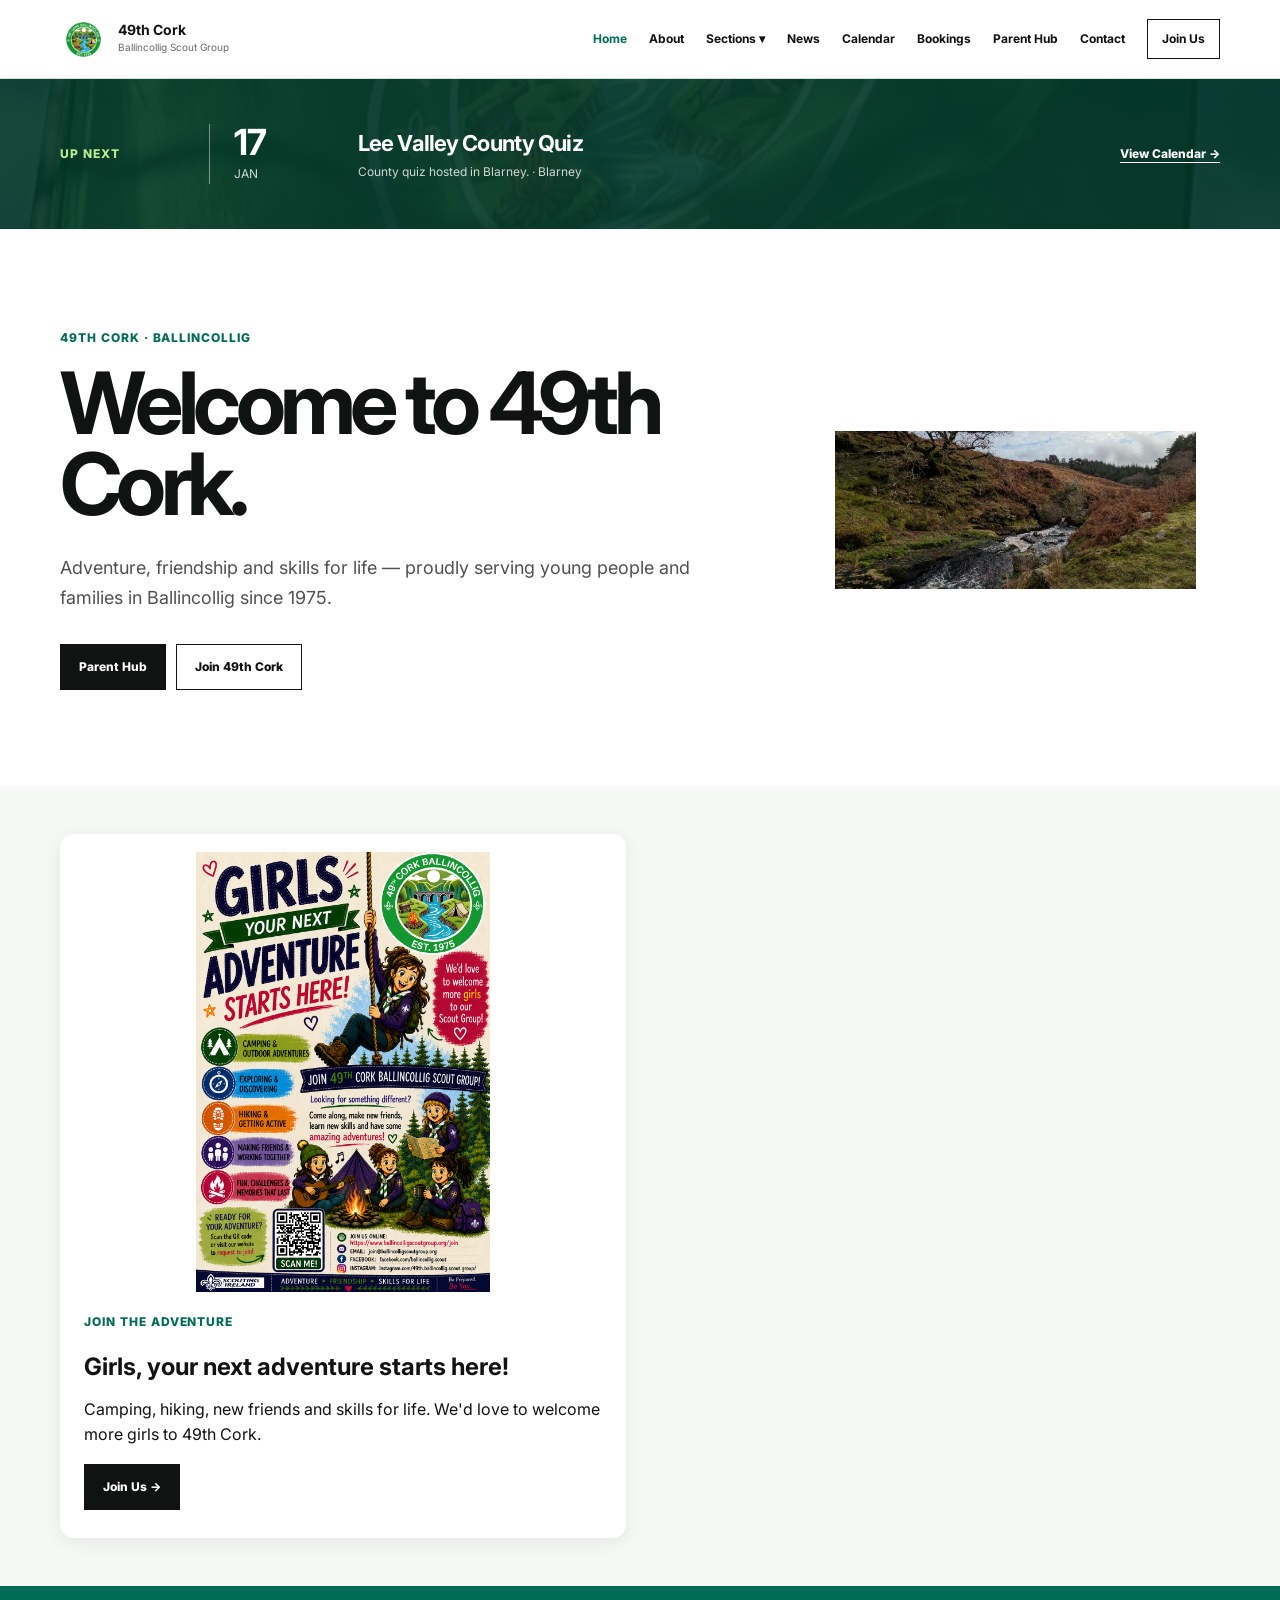
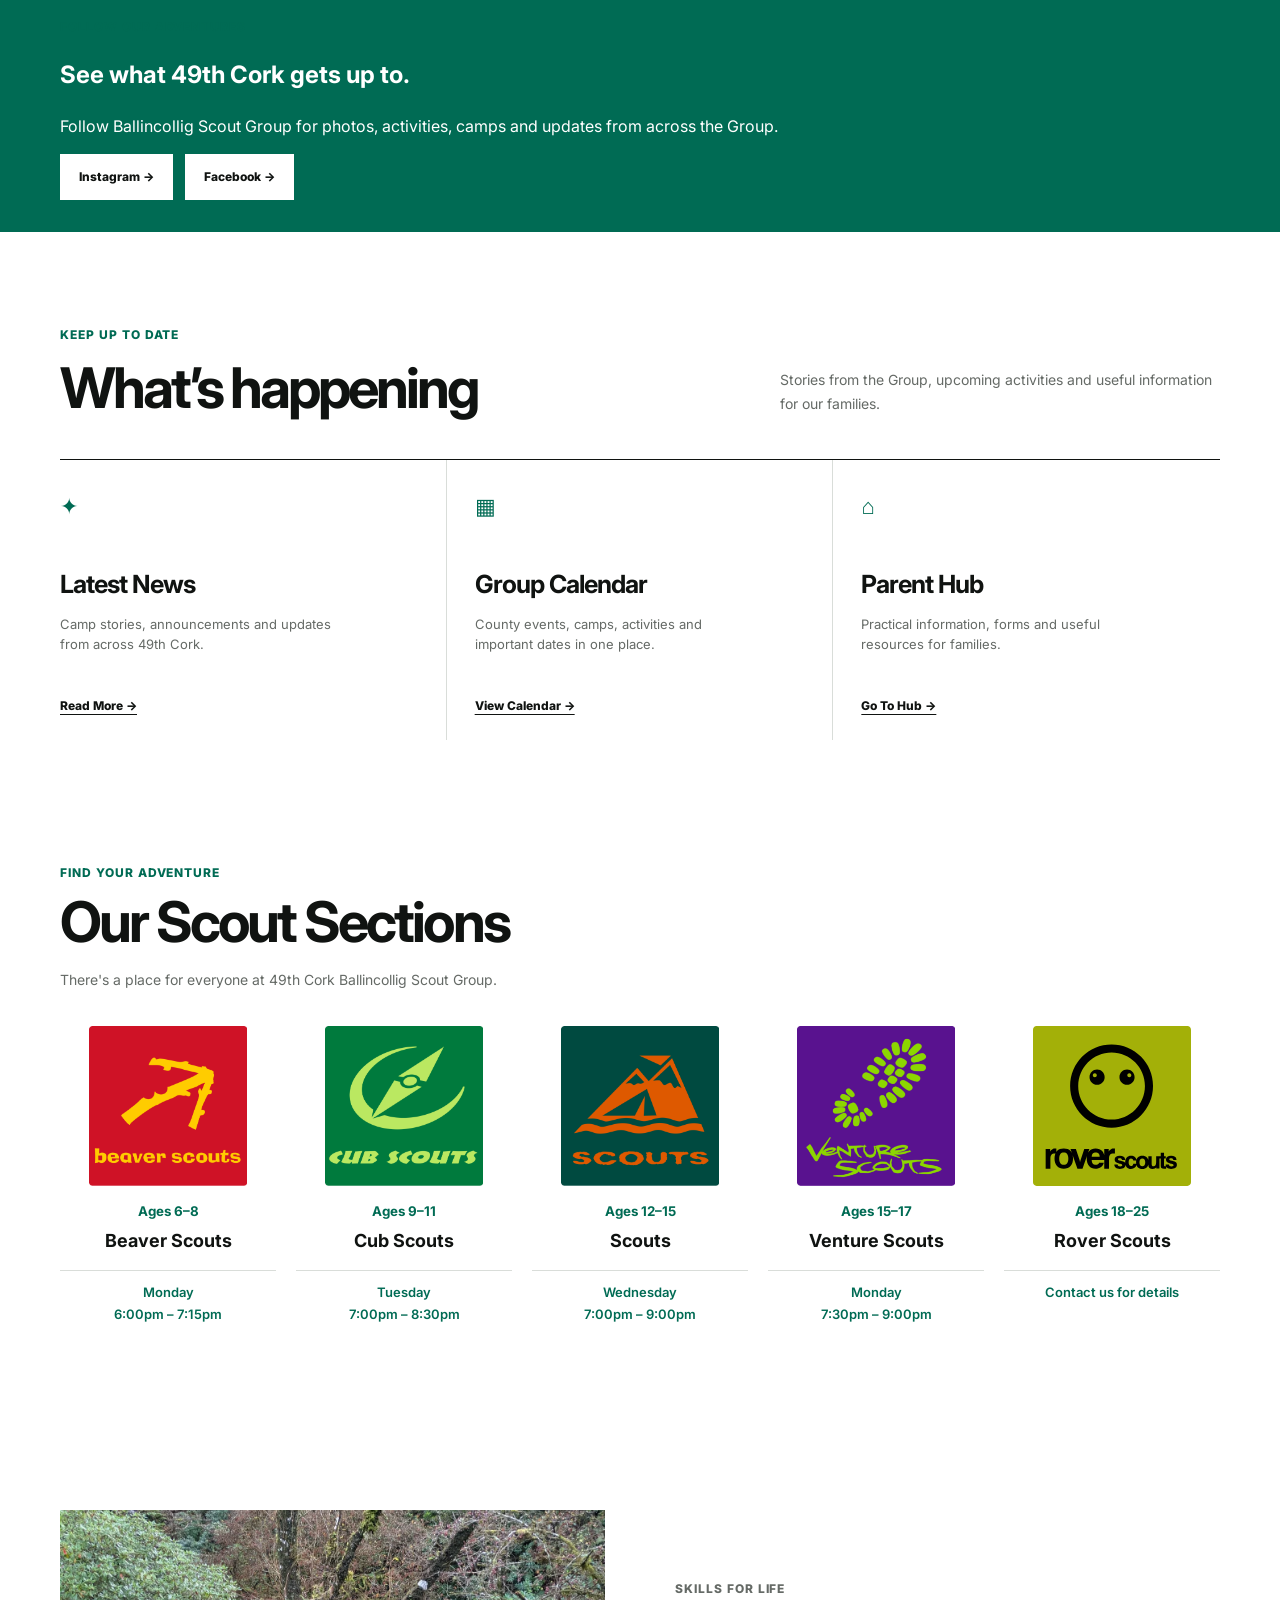
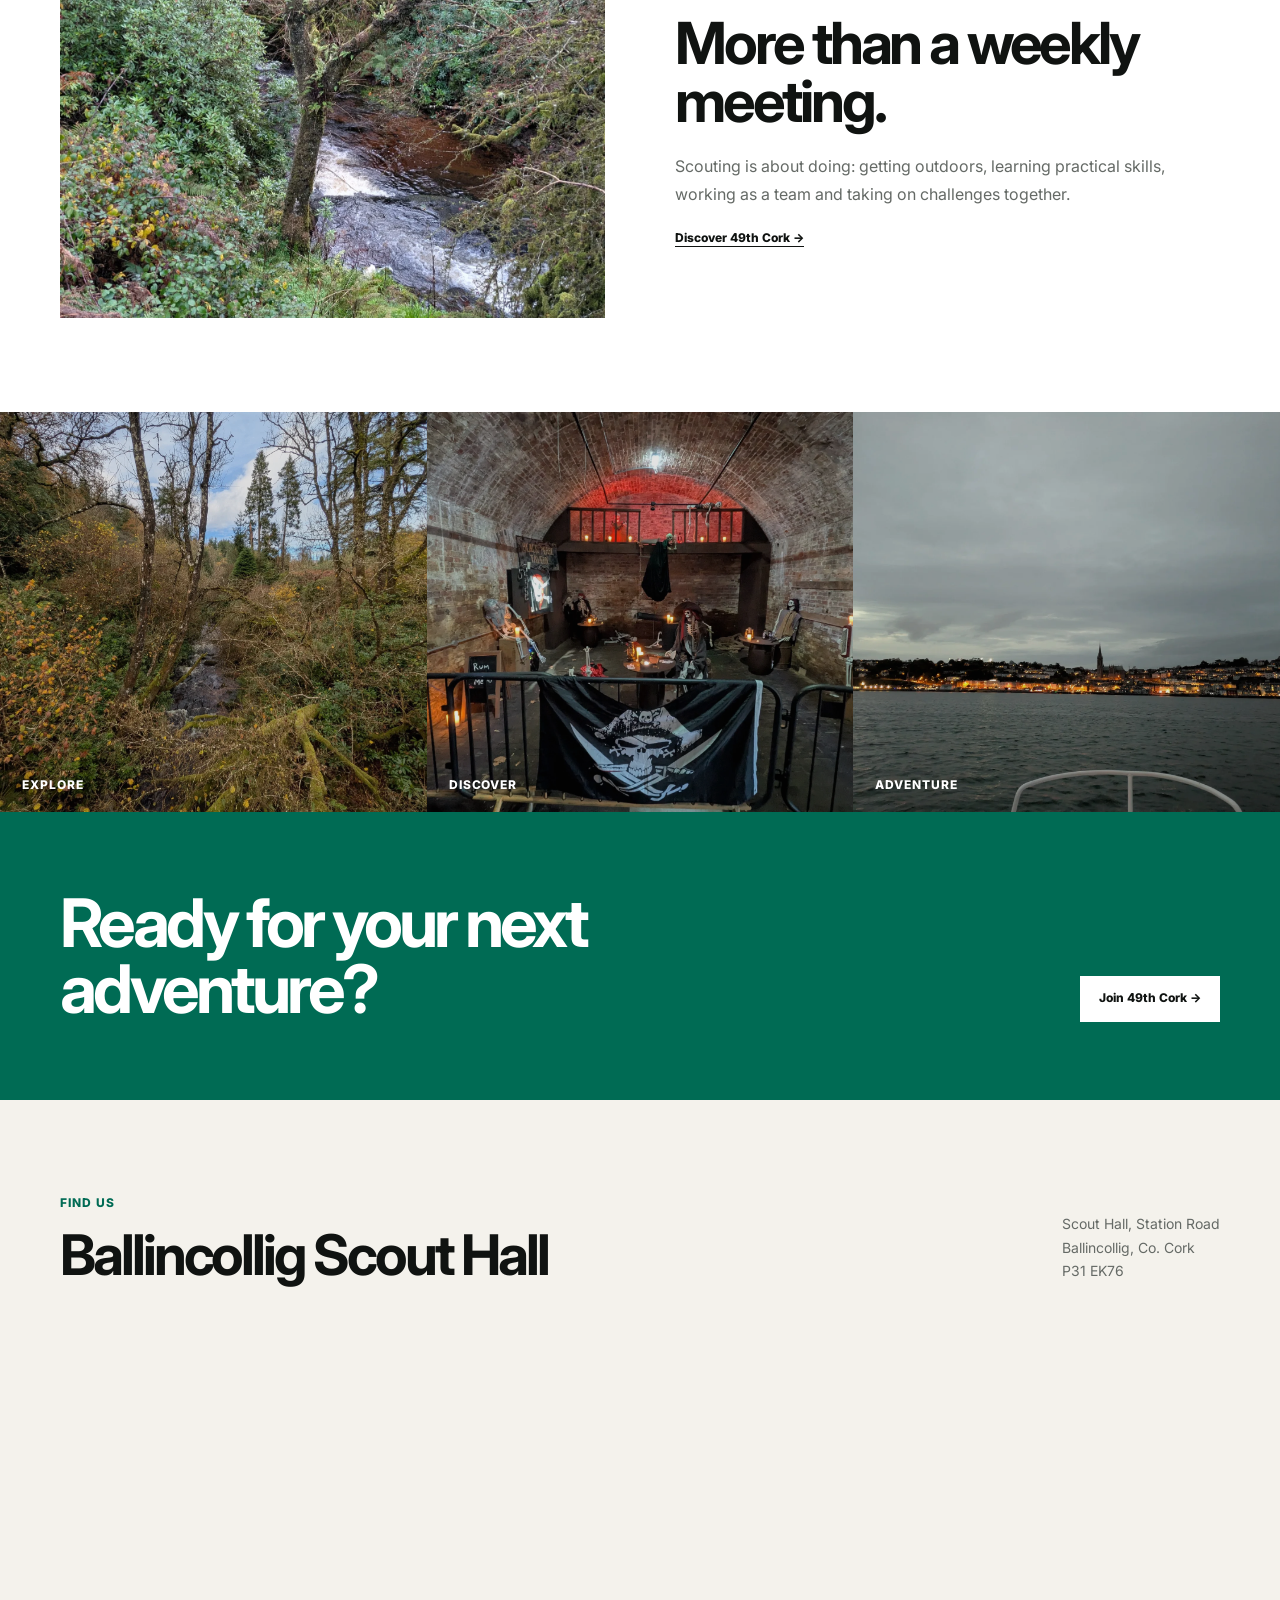
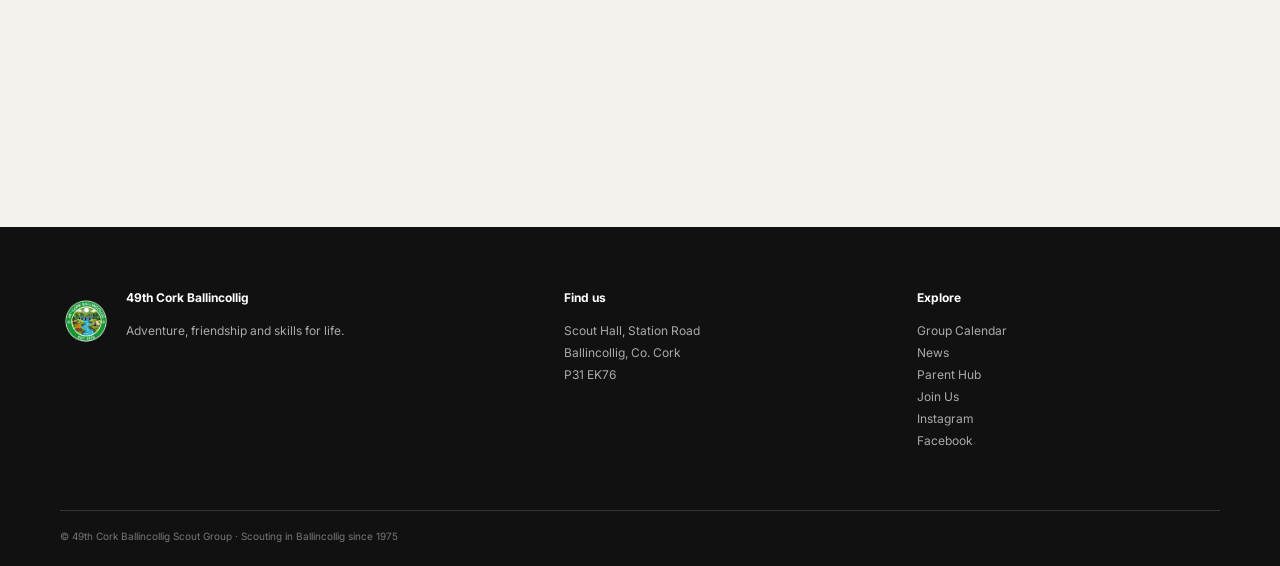
==== commit 14852a4d: "flyers added" ====
--- a/index.html
+++ b/index.html
@@ -5,7 +5,7 @@
     <meta name="viewport" content="width=device-width,initial-scale=1" />
     <title>Home | 49th Cork Ballincollig Scout Group</title>
     <meta name="description" content="49th Cork Ballincollig Scout Group" />
-    <link rel="stylesheet" href="assets/css/style.css?v=10" />
+    <link rel="stylesheet" href="assets/css/style.css?v=11" />
     <link rel="icon" type="image/png" href="assets/images/logo.png" />
     <link rel="apple-touch-icon" href="assets/images/logo.png" />
   </head>
@@ -76,6 +76,33 @@
               alt="Woodland river on a 49th Cork outdoor adventure"
             />
           </div>
+        </div>
+      </section>
+      <!-- Featured flyers: side by side on desktop, stacked on mobile -->
+      <section class="homepage-flyers" aria-label="Scout Group announcements">
+        <div class="container homepage-flyers-grid">
+          <article class="flyer-card" id="open-night-home">
+            <a href="assets/images/web/open-night-flyer.png" target="_blank" rel="noopener noreferrer" aria-label="View Open Night flyer full size">
+              <img src="assets/images/web/open-night-flyer.png" alt="Scouting Open Night, Tuesday 17 November 2026, 7:00–8:30 pm" loading="lazy" />
+            </a>
+            <div class="flyer-card-content">
+              <p class="kicker">Upcoming event</p>
+              <h2>Scouting Open Night</h2>
+              <p><strong>Tuesday 17 November · 7:00–8:30 pm</strong><br />Ballincollig Scout Hall. Everyone welcome — no booking needed.</p>
+              <a class="button" href="events.html">Latest News →</a>
+            </div>
+          </article>
+          <article class="flyer-card" aria-labelledby="girls-join-title">
+            <a href="assets/images/web/girls-join-flyer.png" target="_blank" rel="noopener noreferrer" aria-label="View girls' recruitment flyer full size">
+              <img src="assets/images/web/girls-join-flyer.png" alt="Girls, your next adventure starts here! Join 49th Cork Ballincollig Scout Group" loading="lazy" />
+            </a>
+            <div class="flyer-card-content">
+              <p class="kicker">Join the adventure</p>
+              <h2 id="girls-join-title">Girls, your next adventure starts here!</h2>
+              <p>Camping, hiking, new friends and skills for life. We'd love to welcome more girls to 49th Cork.</p>
+              <a class="button" href="join.html">Join Us →</a>
+            </div>
+          </article>
         </div>
       </section>
       <section class="social-strip">
@@ -361,6 +388,12 @@
       </div>
     </footer>
 
+    <script>
+      // Hide the Open Night announcement from 18 November 2026 (Ireland time).
+      if (Date.now() >= Date.parse("2026-11-18T00:00:00Z")) {
+        document.getElementById("open-night-home")?.remove();
+      }
+    </script>
     <script src="assets/js/events.js"></script>
     <script src="assets/js/site.js"></script>
   </body>
--- a/assets/css/style.css
+++ b/assets/css/style.css
@@ -1809,3 +1809,145 @@
     }
 }
 
+/* =========================================
+   EQUIPMENT BOOKING FORM
+   ========================================= */
+
+#booking-form {
+    max-width: 820px;
+    margin: 0 auto;
+}
+
+#booking-form .field {
+    margin-bottom: 22px;
+}
+
+#booking-form .field label {
+    display: block;
+    margin-bottom: 8px;
+    font-weight: 700;
+}
+
+#booking-form input,
+#booking-form select,
+#booking-form textarea {
+    width: 100%;
+    padding: 13px 14px;
+    border: 1px solid var(--line);
+    border-radius: 4px;
+    background: #fff;
+    font: inherit;
+}
+
+#booking-form input:focus,
+#booking-form select:focus,
+#booking-form textarea:focus {
+    outline: 2px solid rgba(0, 107, 84, 0.2);
+    border-color: var(--green);
+}
+
+#booking-form .button {
+    margin-top: 20px;
+    cursor: pointer;
+}
+
+@media (max-width: 600px) {
+    #booking-form .form-row {
+        grid-template-columns: 1fr;
+    }
+}
+
+/* Open Night Event */
+
+.open-night-event {
+  margin-bottom: 50px;
+}
+
+.open-night-content {
+  display: grid;
+  grid-template-columns: minmax(0, 400px) 1fr;
+  gap: 40px;
+  align-items: center;
+}
+
+.open-night-flyer {
+  width: 100%;
+  height: auto;
+  display: block;
+  border-radius: 12px;
+}
+
+.open-night-details h3 {
+  margin-bottom: 20px;
+}
+
+.open-night-details p {
+  margin-bottom: 20px;
+  line-height: 1.7;
+}
+
+/* Mobile layout */
+
+@media (max-width: 768px) {
+  .open-night-content {
+    grid-template-columns: 1fr;
+    gap: 24px;
+  }
+
+  .open-night-flyer {
+    max-width: 450px;
+    margin: 0 auto;
+  }
+}
+
+/* Homepage Open Night flyer */
+.open-night-home { padding: 48px 0; background: #f5f8f5; }
+.open-night-home-grid { display: grid; grid-template-columns: minmax(0, 350px) minmax(0, 1fr); gap: 44px; align-items: center; }
+.open-night-home-image img { display: block; width: 100%; height: auto; border-radius: 12px; }
+.open-night-home-details h2 { margin: 0 0 20px; }
+.open-night-home-details p { margin: 0 0 20px; line-height: 1.7; }
+@media (max-width: 768px) {
+  .open-night-home { padding: 30px 0; }
+  .open-night-home-grid { grid-template-columns: 1fr; gap: 24px; }
+  .open-night-home-image { width: 100%; max-width: 350px; margin: 0 auto; }
+}
+
+/* Homepage Open Night flyer */
+.open-night-home { padding: 48px 0; background: #f5f8f5; }
+.open-night-home-grid { display: grid; grid-template-columns: minmax(0, 350px) minmax(0, 1fr); gap: 44px; align-items: center; }
+.open-night-home-image img { display: block; width: 100%; height: auto; border-radius: 12px; }
+.open-night-home-details h2 { margin: 0 0 20px; }
+.open-night-home-details p { margin: 0 0 20px; line-height: 1.7; }
+@media (max-width: 768px) {
+  .open-night-home { padding: 30px 0; }
+  .open-night-home-grid { grid-template-columns: 1fr; gap: 24px; }
+  .open-night-home-image { width: 100%; max-width: 350px; margin: 0 auto; }
+}
+
+/* Girls' recruitment flyer */
+.girls-join-home { padding: 48px 0; background: #fff; }
+.girls-join-grid { display: grid; grid-template-columns: minmax(0, 350px) minmax(0, 1fr); gap: 44px; align-items: center; }
+.girls-join-image img { display: block; width: 100%; height: auto; border-radius: 12px; }
+.girls-join-details h2 { margin: 0 0 20px; }
+.girls-join-details p { margin: 0 0 20px; line-height: 1.7; }
+@media (max-width: 768px) {
+  .girls-join-home { padding: 30px 0; }
+  .girls-join-grid { grid-template-columns: 1fr; gap: 24px; }
+  .girls-join-image { width: 100%; max-width: 350px; margin: 0 auto; }
+}
+
+/* Homepage flyers: equal-width cards, side by side on desktop */
+.homepage-flyers { padding: 48px 0; background: #f5f8f5; }
+.homepage-flyers-grid { display: grid; grid-template-columns: repeat(2, minmax(0, 1fr)); gap: 28px; align-items: stretch; }
+.flyer-card { background: #fff; border-radius: 14px; overflow: hidden; display: flex; flex-direction: column; box-shadow: 0 4px 18px rgba(0,0,0,.07); }
+.flyer-card > a { display: block; padding: 18px 18px 0; }
+.flyer-card > a img { display: block; width: 100%; height: 440px; object-fit: contain; }
+.flyer-card-content { padding: 20px 24px 28px; display: flex; flex-direction: column; flex: 1; }
+.flyer-card-content h2 { margin: 0 0 12px; }
+.flyer-card-content p { line-height: 1.6; margin: 0 0 16px; }
+.flyer-card-content .button { align-self: flex-start; margin-top: auto; }
+@media (max-width: 768px) {
+  .homepage-flyers { padding: 28px 0; }
+  .homepage-flyers-grid { grid-template-columns: 1fr; gap: 24px; }
+  .flyer-card > a img { height: auto; max-height: 540px; }
+}
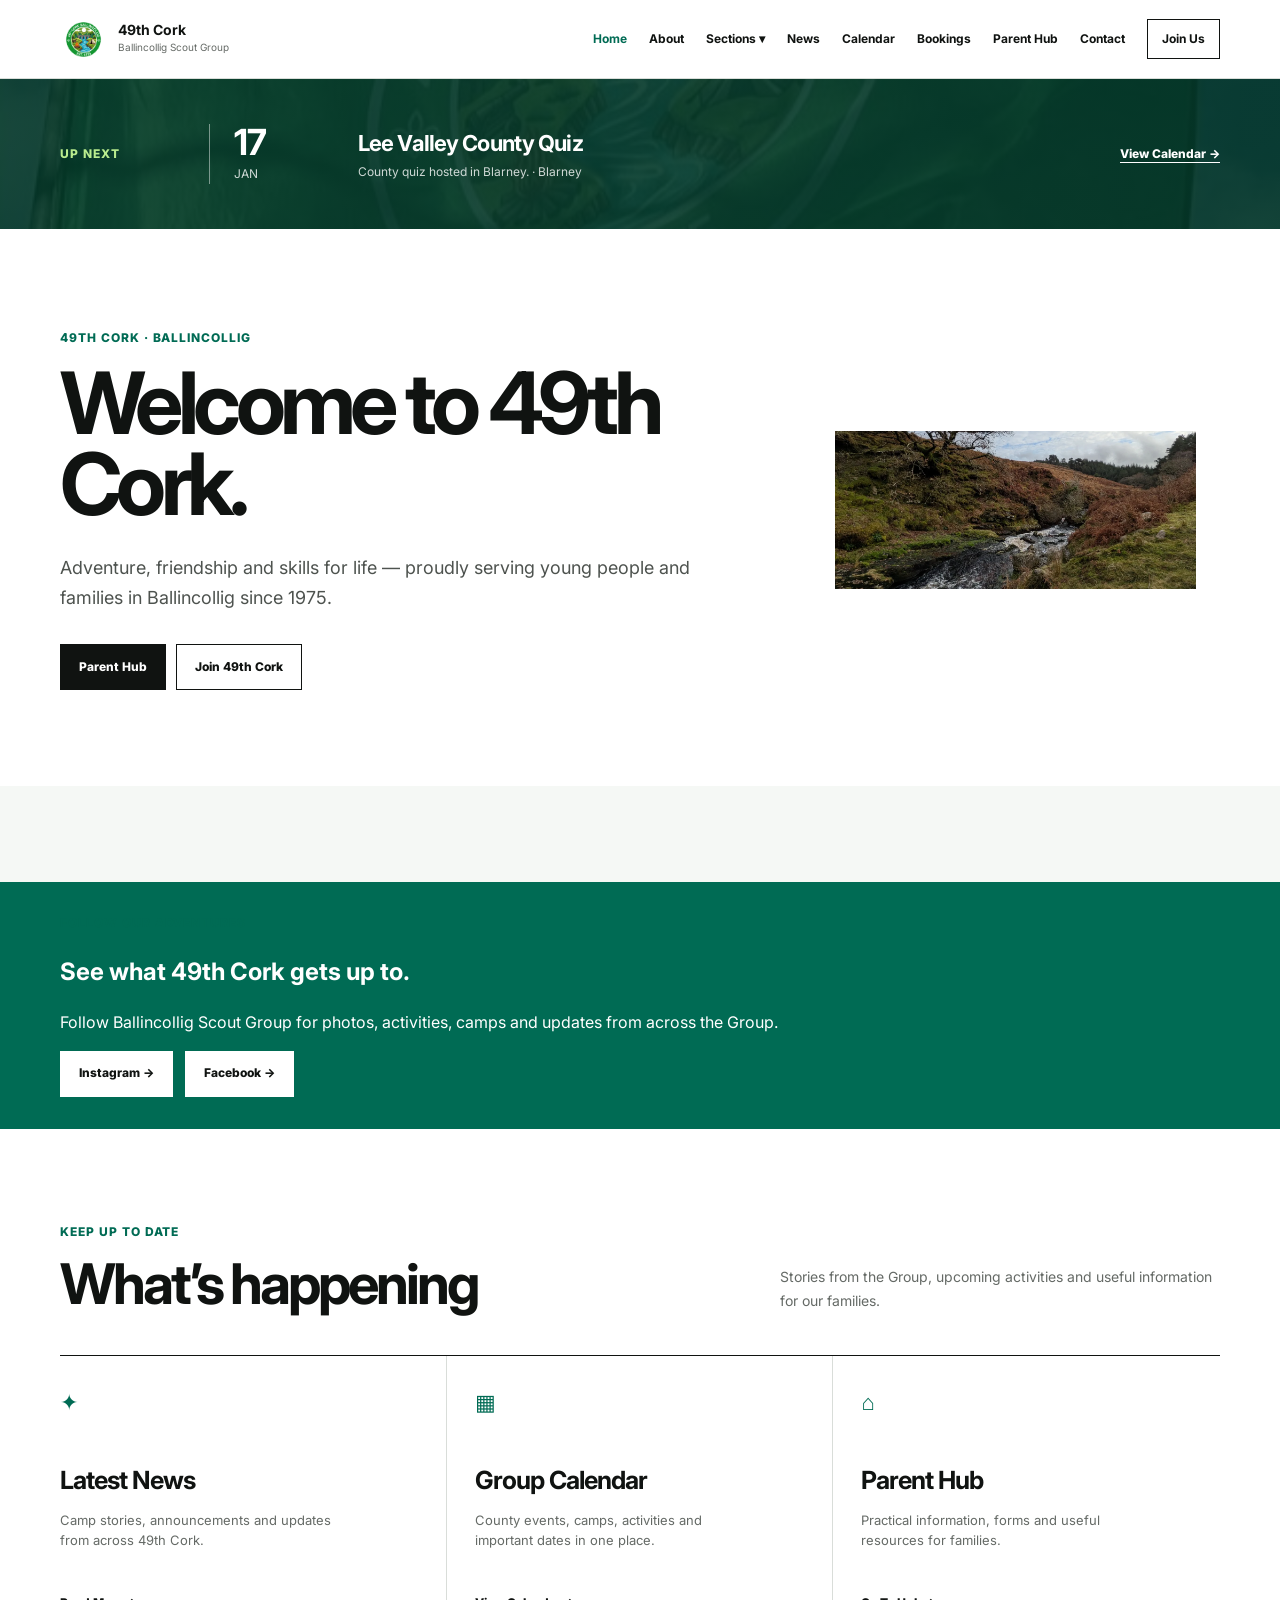
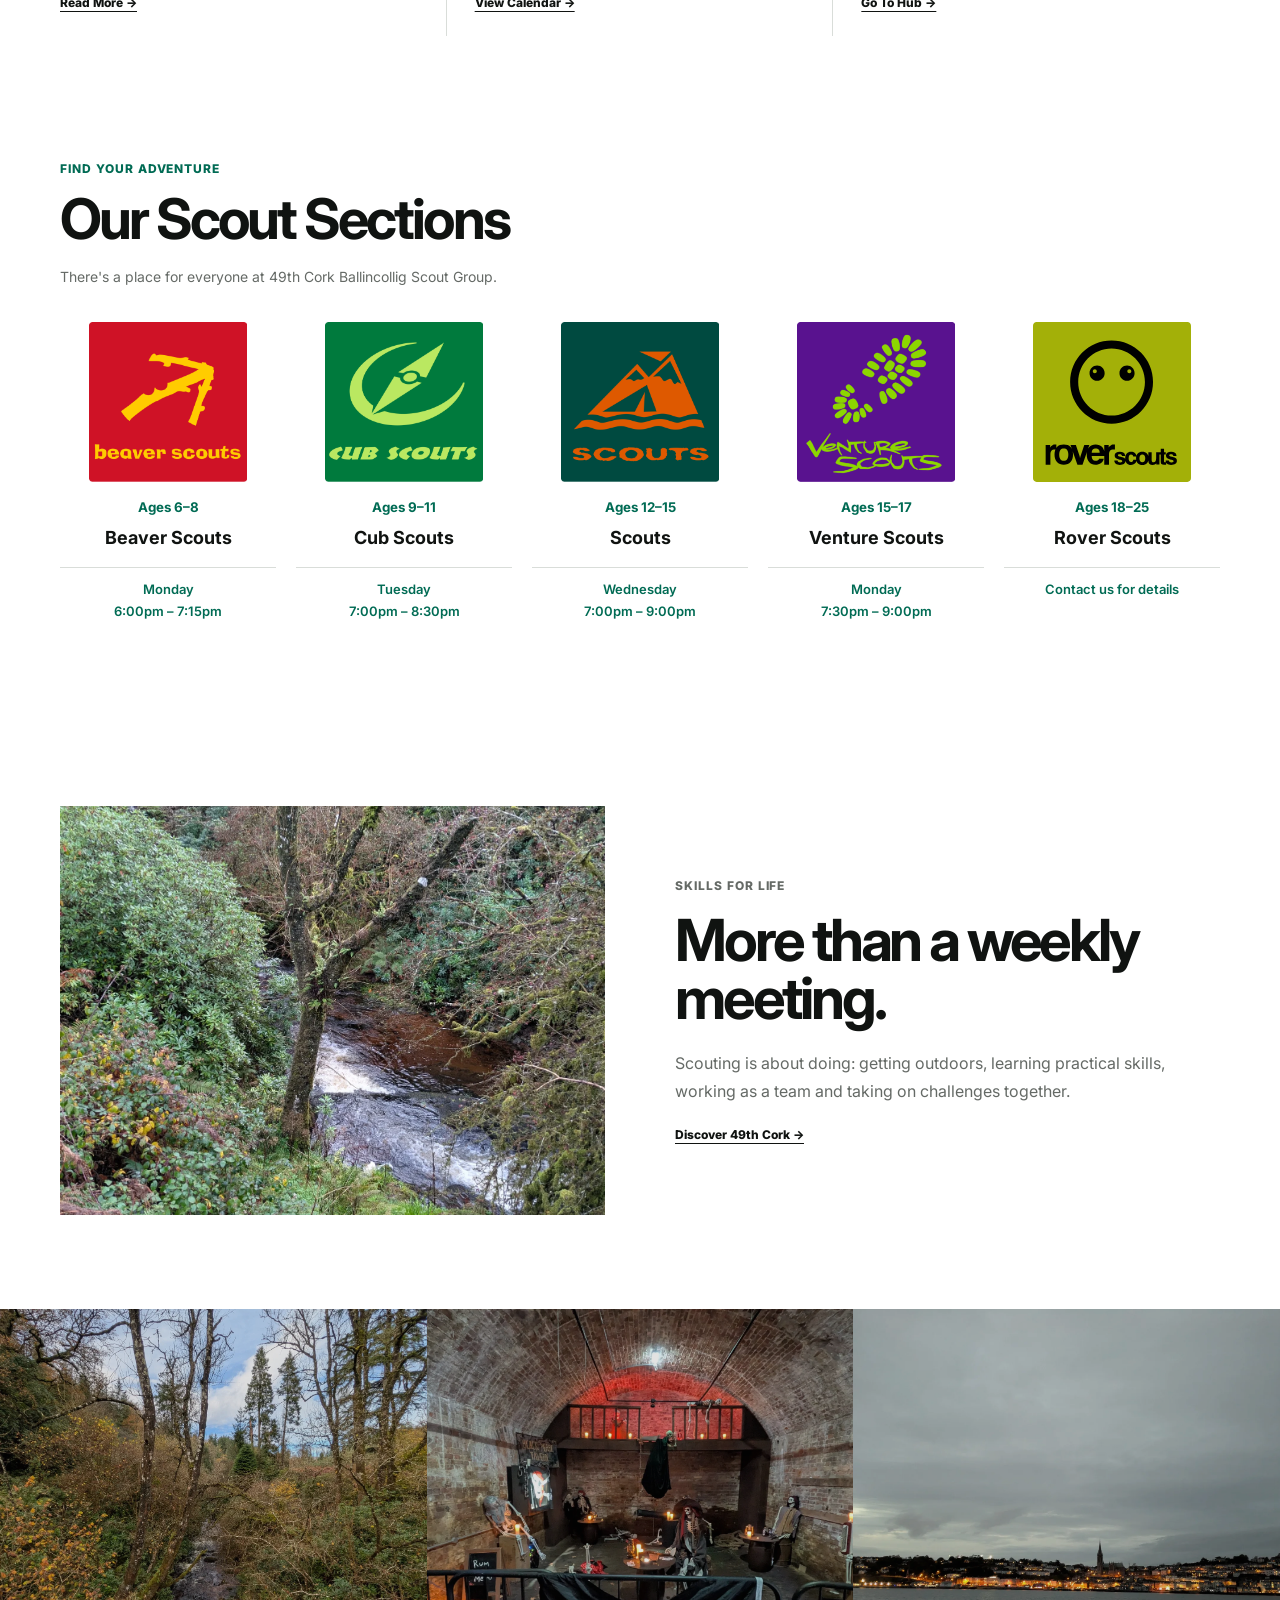
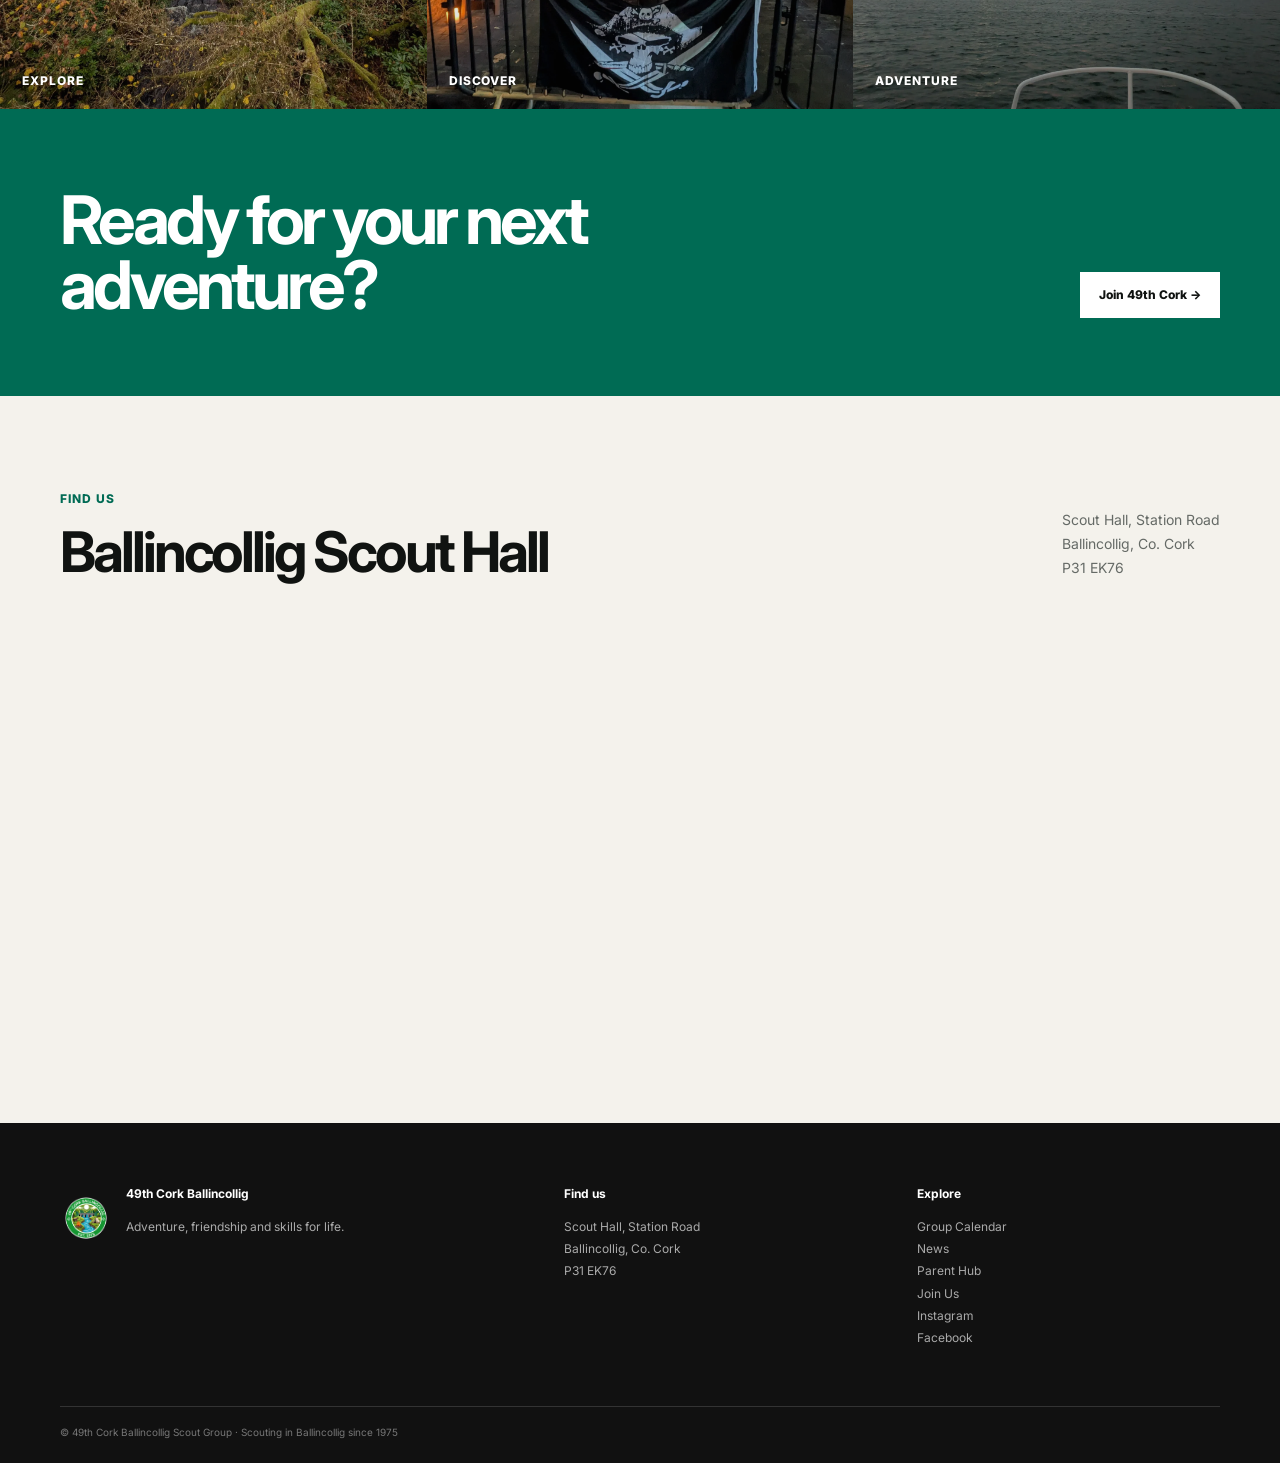
==== commit 3c21a6b0: "update home page, added events" ====
--- a/index.html
+++ b/index.html
@@ -8,6 +8,13 @@
     <link rel="stylesheet" href="assets/css/style.css?v=11" />
     <link rel="icon" type="image/png" href="assets/images/logo.png" />
     <link rel="apple-touch-icon" href="assets/images/logo.png" />
+
+    <script async src="https://www.googletagmanager.com/gtm.js?id=GTM-TFGM9BR9"></script>
+    <script>
+      window.dataLayer = window.dataLayer || [];
+      function gtag(){dataLayer.push(arguments);}
+      gtag('js', new Date());
+    </script>
   </head>
 
   <body>
@@ -90,17 +97,6 @@
               <h2>Scouting Open Night</h2>
               <p><strong>Tuesday 17 November · 7:00–8:30 pm</strong><br />Ballincollig Scout Hall. Everyone welcome — no booking needed.</p>
               <a class="button" href="events.html">Latest News →</a>
-            </div>
-          </article>
-          <article class="flyer-card" aria-labelledby="girls-join-title">
-            <a href="assets/images/web/girls-join-flyer.png" target="_blank" rel="noopener noreferrer" aria-label="View girls' recruitment flyer full size">
-              <img src="assets/images/web/girls-join-flyer.png" alt="Girls, your next adventure starts here! Join 49th Cork Ballincollig Scout Group" loading="lazy" />
-            </a>
-            <div class="flyer-card-content">
-              <p class="kicker">Join the adventure</p>
-              <h2 id="girls-join-title">Girls, your next adventure starts here!</h2>
-              <p>Camping, hiking, new friends and skills for life. We'd love to welcome more girls to 49th Cork.</p>
-              <a class="button" href="join.html">Join Us →</a>
             </div>
           </article>
         </div>
